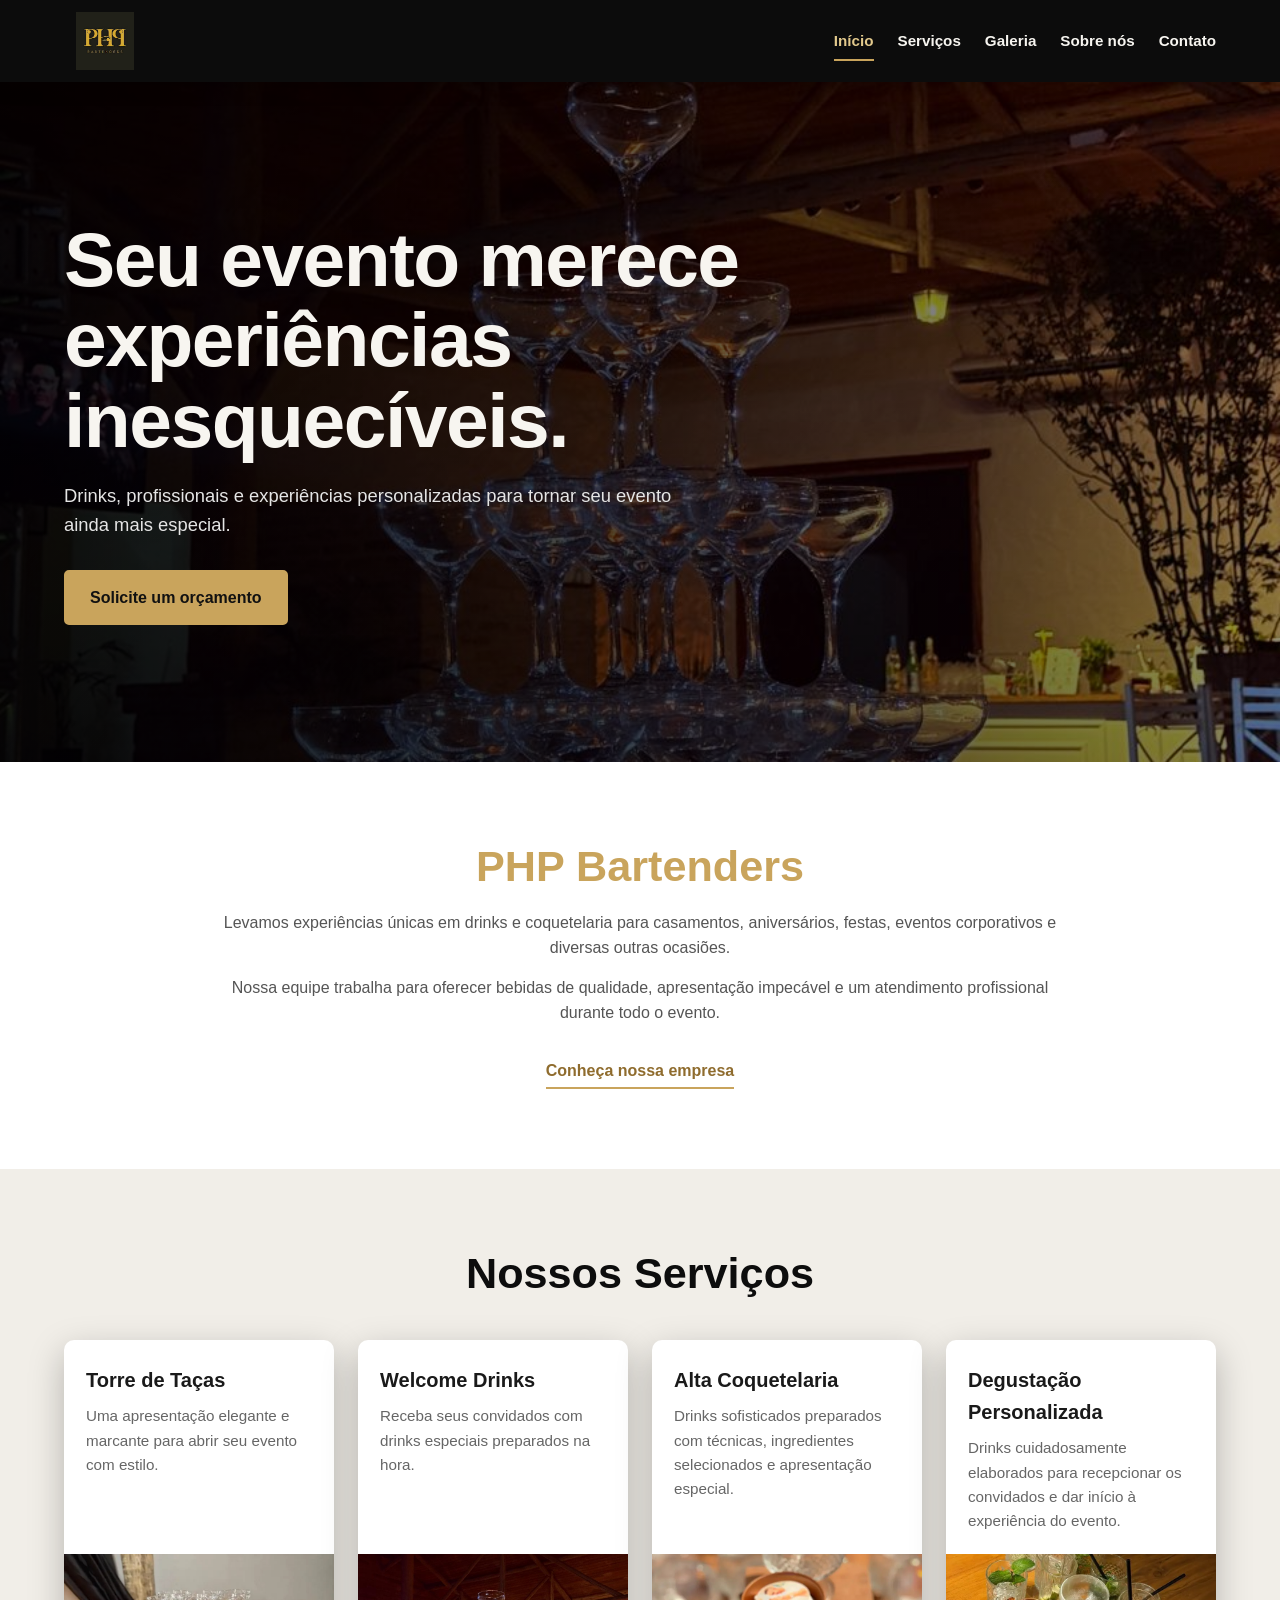
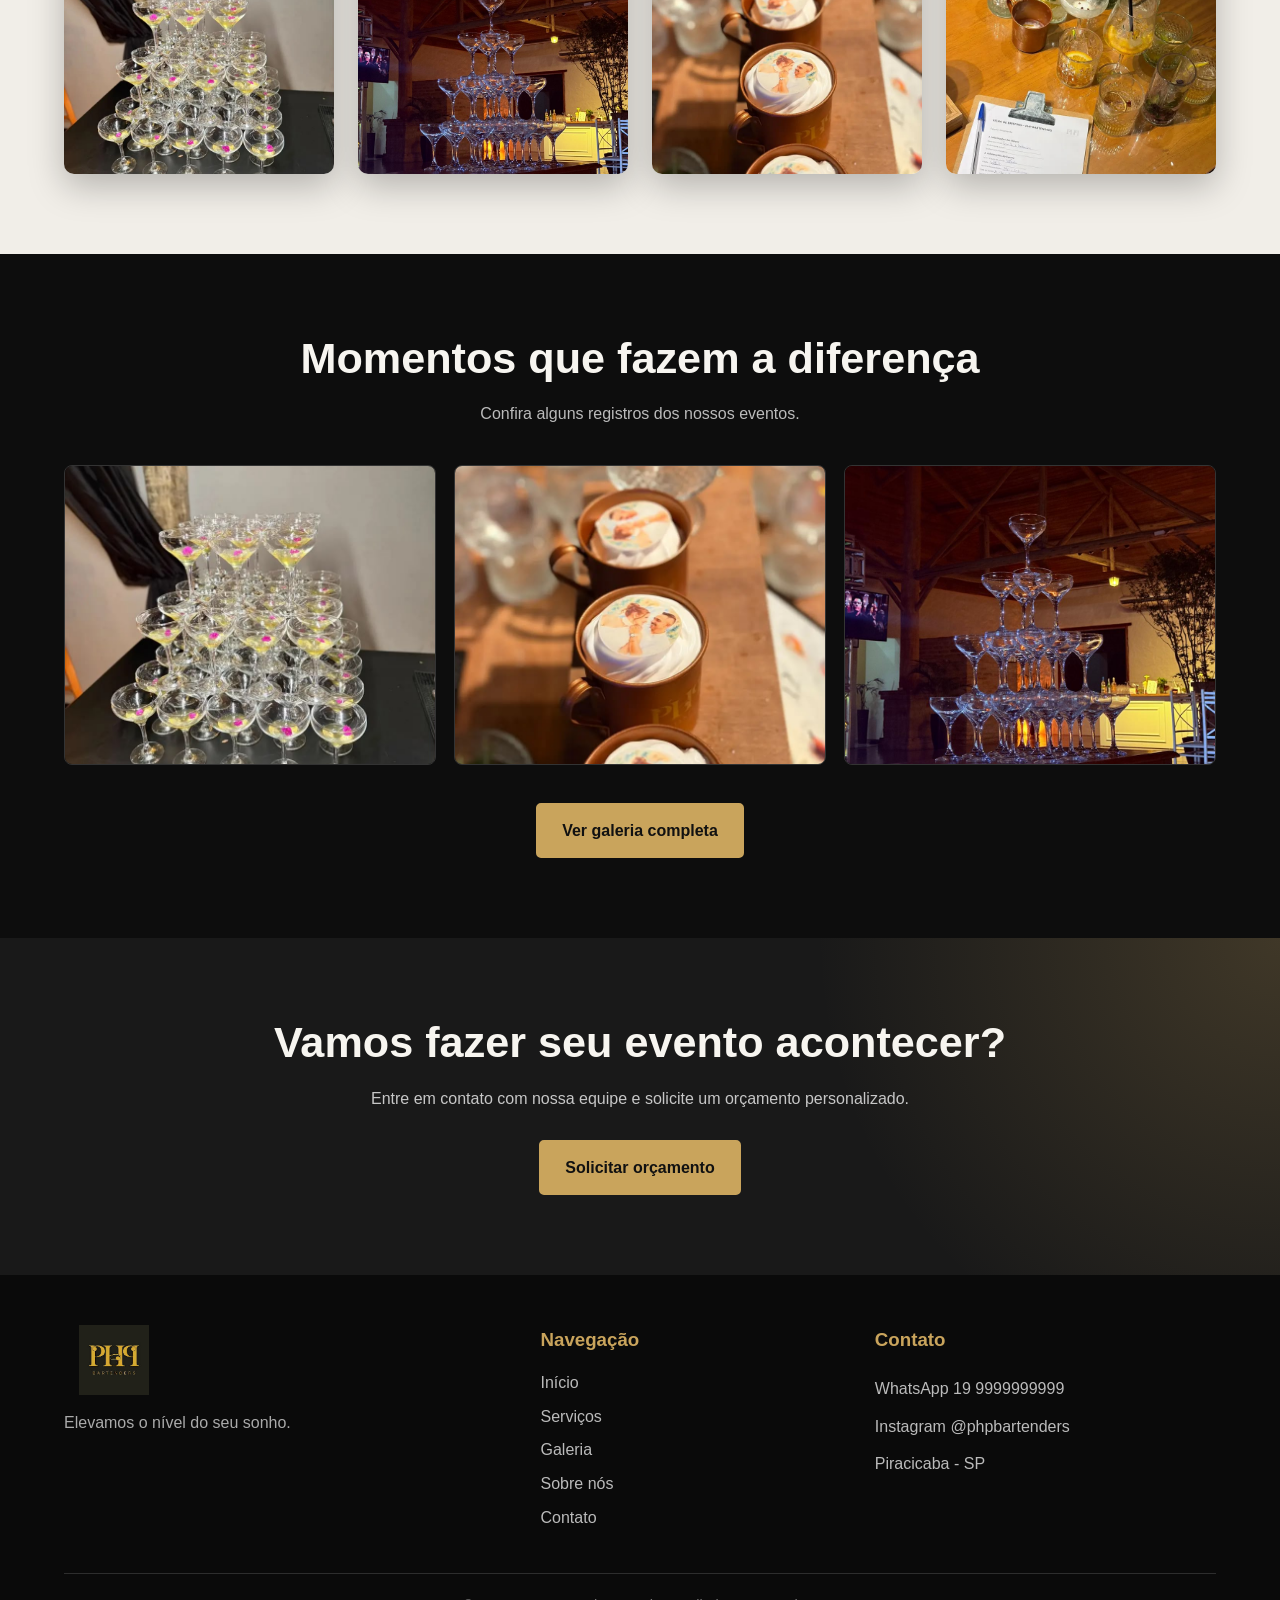
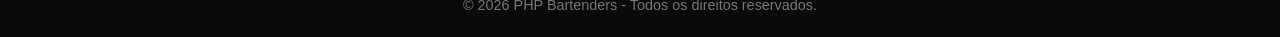
==== index.html @ 07cd4cd8 "Add files via upload" ====
<!doctype html>
<html lang="pt-BR">
  <head>
    <meta charset="UTF-8" />
    <meta name="viewport" content="width=device-width, initial-scale=1.0" />
    <title>PHP Bartenders</title>
    <link rel="stylesheet" href="../css/style.css" />
    <link rel="icon" href="../imagens/Logo PHP.jpg" type="image/png" />
  </head>

  <body>
    <header>
      <div class="logo">
        <img src="../imagens/Logo PHP.jpg" alt="Logo PHP Bartenders" />
      </div>
      <nav>
        <a href="index.html" class="ativo">Início</a>
        <a href="serviços.html">Serviços</a>
        <a href="galeria.html">Galeria</a>
        <a href="sobre.html">Sobre nós</a>
        <a href="contato.html">Contato</a>
      </nav>
    </header>
    <main>
      <!-- BANNER PRINCIPAL -->
      <section class="hero">
        <div class="hero-text">
          <h1>Seu evento merece experiências inesquecíveis.</h1>
          <p>
            Drinks, profissionais e experiências personalizadas para tornar seu
            evento ainda mais especial.
          </p>
          <a href="contato.html" class="botao">
            Solicite um orçamento
          </a>
        </div>
      </section>
      <!-- SOBRE A EMPRESA -->
      <section class="sobre">
        <h2>PHP Bartenders</h2>
        <p>
          Levamos experiências únicas em drinks e coquetelaria para casamentos,
          aniversários, festas, eventos corporativos e diversas outras ocasiões.
        </p>
        <p>
          Nossa equipe trabalha para oferecer bebidas de qualidade, apresentação
          impecável e um atendimento profissional durante todo o evento.
        </p>
        <a href="sobre.html">Conheça nossa empresa</a>
      </section>
      <!-- SERVIÇOS -->
      <section class="servicos">
        <h2>Nossos Serviços</h2>
        <div class="servicos-container">
          <div class="card-servico">
            <h3>Torre de Taças</h3>
            <p>
              Uma apresentação elegante e marcante para abrir seu evento com
              estilo.
            </p>
            <img src="../imagens/torre.jpeg" alt="Torre de Taças" />
          </div>
          <div class="card-servico">
            <h3>Welcome Drinks</h3>
            <p>
              Receba seus convidados com drinks especiais preparados na hora.
            </p>
            <img src="../imagens/welcome.jpeg" alt="Welcome Drinks" />
          </div>
          <div class="card-servico">
            <h3>Alta Coquetelaria</h3>
            <p>
              Drinks sofisticados preparados com técnicas, ingredientes
              selecionados e apresentação especial.
            </p>
            <img src="../imagens/alta.jpeg" alt="Alta Coquetelaria" />
          </div>
          <div class="card-servico">
            <h3>Degustação Personalizada</h3>
            <p>
              Drinks cuidadosamente elaborados para recepcionar os convidados e
              dar início à experiência do evento.
            </p>
            <img src="../imagens/degustação personalizaa.jpeg" alt="Shots" />
          </div>
        </div>
      </section>
      <!-- GALERIA -->
      <section class="galeria-destaque">
        <h2>Momentos que fazem a diferença</h2>
        <p>Confira alguns registros dos nossos eventos.</p>
        <div class="imagens-galeria">
          <img src="../imagens/torre.jpeg" alt="Torre de Taças iluminada em evento" />
          <img src="../imagens/alta.jpeg" alt="Alta coquetelaria e preparo de drinks" />
          <img src="../imagens/welcome.jpeg" alt="Welcome drinks para convidados" />
        </div>
        <a href="galeria.html" class="botao">
          Ver galeria completa
        </a>
      </section>
      <!-- ORÇAMENTO -->
      <section class="orcamento">
        <h2>Vamos fazer seu evento acontecer?</h2>
        <p>
          Entre em contato com nossa equipe e solicite um orçamento
          personalizado.
        </p>
        <a href="contato.html" class="botao">
          Solicitar orçamento
        </a>
      </section>
    </main>
    <footer>
      <div class="footer-container">
        <div class="footer-logo">
          <img src="../imagens/Logo PHP.jpg" alt="Logo PHP Bartenders" />
          <p>Elevamos o nível do seu sonho.</p>
        </div>
        <div class="footer-links">
          <h3>Navegação</h3>
          <a href="index.html">Início</a>
          <a href="serviços.html">Serviços</a>
          <a href="galeria.html">Galeria</a>
          <a href="sobre.html">Sobre nós</a>
          <a href="contato.html">Contato</a>
        </div>

        <div class="footer-contato">
          <h3>Contato</h3>

          <p>WhatsApp 19 9999999999</p>
          <p>Instagram @phpbartenders</p>
          <p>Piracicaba - SP</p>
        </div>
      </div>
      <div class="footer-bottom">
        <p>© 2026 PHP Bartenders - Todos os direitos reservados.</p>
      </div>
    </footer>
  </body>
</html>
---- css/style.css ----
/* =========================================================
   PHP BARTENDERS - ESTILO PRINCIPAL (REORGANIZADO)

   ÍNDICE
   1. Variáveis e base
   2. Componentes globais (títulos, botão, orçamento/CTA)
   3. Cabeçalho e menu
   4. Rodapé
   5. Página INÍCIO (index)
   6. Banner das páginas internas
   7. Página SOBRE NÓS
   8. Página SERVIÇOS
   9. Página GALERIA
   10. Página CONTATO (formulário, cards, FAQ)
   11. Responsividade (media queries)
   12. Acessibilidade
   ========================================================= */


/* =========================================================
   1. VARIÁVEIS E BASE
   ========================================================= */

:root {
    --preto: #0d0d0d;
    --preto-2: #151515;
    --cinza: #242424;
    --cinza-claro: #bdbdbd;
    --branco: #f7f5f0;
    --dourado: #c9a45c;
    --dourado-claro: #e2c98c;
    --max-width: 1200px;
    --sombra: 0 12px 35px rgba(0, 0, 0, 0.25);
    --transicao: 0.3s ease;
}

* {
    margin: 0;
    padding: 0;
    box-sizing: border-box;
}

html {
    scroll-behavior: smooth;
}

body {
    font-family: Arial, Helvetica, sans-serif;
    background: var(--branco);
    color: #222;
    line-height: 1.6;
}

/* Fica depois do body de propósito: define o fundo escuro atrás da página */
html, body {
    min-height: 100%;
    background-color: #0a0a0a;
}

main {
    overflow: hidden;
}


/* =========================================================
   2. COMPONENTES GLOBAIS
   ========================================================= */

/* Seções e títulos padrão */
section {
    padding: 80px 5%;
}

section h2 {
    color: var(--preto);
    font-size: clamp(1.8rem, 4vw, 2.7rem);
    line-height: 1.15;
    text-align: center;
    margin-bottom: 18px;
}

section > p {
    max-width: 760px;
    margin: 0 auto 14px;
    text-align: center;
    color: #555;
}

/* Botão dourado */
.botao {
    display: inline-block;
    padding: 13px 24px;
    border-radius: 5px;
    background: var(--dourado);
    color: #111;
    text-decoration: none;
    font-weight: 800;
    border: 2px solid var(--dourado);
    transition: transform var(--transicao), background var(--transicao),
                color var(--transicao), box-shadow var(--transicao);
}

.botao:hover,
.botao:focus {
    background: transparent;
    color: var(--dourado-claro);
    transform: translateY(-2px);
    box-shadow: 0 8px 20px rgba(0, 0, 0, 0.18);
}

/* Seção de orçamento / CTA (usada em várias páginas) */
.orcamento {
    background:
        radial-gradient(circle at top right, rgba(201, 164, 92, 0.22), transparent 35%),
        #191919;
    color: var(--branco);
    text-align: center;
}

.orcamento h2 {
    color: var(--branco);
}

.orcamento p {
    color: #c7c7c7;
    margin-bottom: 28px;
}


/* =========================================================
   3. CABEÇALHO E MENU
   ========================================================= */

header {
    min-height: 82px;
    padding: 12px 5%;
    background: rgba(13, 13, 13, 0.97);
    display: flex;
    align-items: center;
    justify-content: space-between;
    gap: 30px;
    position: sticky;
    top: 0;
    z-index: 1000;
    box-shadow: 0 3px 18px rgba(0, 0, 0, 0.25);
}

.logo img {
    width: 82px;
    height: 58px;
    object-fit: contain;
    border-radius: 8px;
    display: block;
}

nav {
    display: flex;
    align-items: center;
    justify-content: flex-end;
    flex-wrap: wrap;
    gap: 8px 24px;
}

nav a {
    color: var(--branco);
    text-decoration: none;
    font-size: 0.95rem;
    font-weight: 700;
    padding: 8px 0;
    position: relative;
    transition: color var(--transicao);
}

nav a::after {
    content: "";
    position: absolute;
    left: 0;
    bottom: 0;
    width: 0;
    height: 2px;
    background: var(--dourado);
    transition: width var(--transicao);
}

nav a:hover,
nav a:focus {
    color: var(--dourado-claro);
}

nav a:hover::after,
nav a:focus::after {
    width: 100%;
}

/* Link da página atual */
nav a.ativo {
    color: var(--dourado-claro);
}

nav a.ativo::after {
    width: 100%;
}


/* =========================================================
   4. RODAPÉ
   ========================================================= */

footer {
    background: #0a0a0a;
    color: white;
    padding: 50px 5% 20px;
}

.footer-container {
    width: min(var(--max-width), 100%);
    margin: 0 auto;
    display: grid;
    grid-template-columns: 1.5fr 1fr 1.2fr;
    gap: 50px;
}

.footer-logo,
.footer-links,
.footer-contato {
    display: flex;
    flex-direction: column;
}

.footer-logo {
    max-width: 300px;
}

.footer-logo img {
    width: 100px;
    height: 70px;
    object-fit: contain;
    margin-bottom: 15px;
    border-radius: 7px;
}

.footer-logo p {
    color: #aaa;
    line-height: 1.6;
}

.footer-links h3,
.footer-contato h3 {
    color: var(--dourado);
    margin-bottom: 15px;
}

.footer-links a {
    color: #bbb;
    text-decoration: none;
    margin-bottom: 8px;
    transition: color var(--transicao), padding-left var(--transicao);
}

.footer-links a:hover {
    color: var(--dourado-claro);
    padding-left: 4px;
}

.footer-contato p {
    color: #bbb;
    margin: 6px 0;
}

.footer-bottom {
    width: min(var(--max-width), 100%);
    margin: 35px auto 0;
    border-top: 1px solid #2d2d2d;
    padding-top: 20px;
    text-align: center;
    color: #777;
    font-size: 0.9rem;
}


/* =========================================================
   5. PÁGINA INÍCIO (index.html)
   ========================================================= */

/* ---------- Banner principal ---------- */
.hero {
    min-height: 680px;
    padding: 100px 5%;
    display: flex;
    align-items: center;
    position: relative;
    isolation: isolate;
    background:
        linear-gradient(90deg, rgba(0, 0, 0, 0.88) 0%, rgba(0, 0, 0, 0.62) 48%, rgba(0, 0, 0, 0.28) 100%),
        url("../imagens/welcome.jpeg") center/cover no-repeat;
}

.hero::after {
    content: "";
    position: absolute;
    inset: 0;
    background: linear-gradient(0deg, rgba(0,0,0,.25), transparent);
    z-index: -1;
}

.hero-text {
    width: min(680px, 100%);
    color: var(--branco);
}

.hero-text h1 {
    max-width: 680px;
    margin-bottom: 20px;
    font-size: clamp(2.5rem, 6vw, 4.8rem);
    line-height: 1.05;
    letter-spacing: -1.5px;
}

.hero-text p {
    max-width: 620px;
    margin-bottom: 30px;
    color: #e5e5e5;
    font-size: 1.15rem;
}

.hero .botao:hover {
    color: #ebe083e8;
}

/* ---------- Sobre a empresa ---------- */
.sobre {
    background: #fff;
    text-align: center;
}

.sobre h2 {
    color: var(--dourado);
}

.sobre p {
    max-width: 850px;
}

.sobre > a:not(.botao) {
    display: inline-block;
    margin-top: 18px;
    color: #8f6c2e;
    font-weight: 800;
    text-decoration: none;
    border-bottom: 2px solid var(--dourado);
    padding-bottom: 3px;
    transition: color var(--transicao);
}

.sobre > a:not(.botao):hover {
    color: #4e3918;
}

/* ---------- Serviços (cards) ---------- */
.servicos {
    background: #f1eee8;
}

.servicos-container {
    width: min(var(--max-width), 100%);
    margin: 42px auto 0;
    display: grid;
    grid-template-columns: repeat(4, 1fr);
    gap: 24px;
}

.card-servico {
    background: #fff;
    border-radius: 10px;
    overflow: hidden;
    box-shadow: var(--sombra);
    display: flex;
    flex-direction: column;
    justify-content: space-between; /* força a imagem para o rodapé do card */
    transition: transform var(--transicao), box-shadow var(--transicao);
}

.card-servico:hover {
    transform: translateY(-8px);
    box-shadow: 0 18px 40px rgba(0, 0, 0, 0.2);
}

.card-servico h3 {
    padding: 24px 22px 8px;
    color: #1a1a1a;
    font-size: 1.25rem;
}

.card-servico p {
    padding: 0 22px 20px;
    color: #666;
    font-size: 0.95rem;
    flex: 1;
}

.card-servico img {
    width: 100%;
    height: 220px;
    object-fit: cover;
    display: block;
    transition: transform 0.5s ease;
}

.card-servico:hover img {
    transform: scale(1.04);
}

/* ---------- Galeria em destaque ---------- */
.galeria-destaque {
    background: var(--preto);
    color: var(--branco);
    text-align: center;
}

.galeria-destaque h2 {
    color: var(--branco);
}

.galeria-destaque > p {
    color: #bbb;
}

.imagens-galeria {
    width: min(var(--max-width), 100%);
    margin: 38px auto;
    display: grid;
    grid-template-columns: repeat(3, 1fr);
    gap: 18px;
}

.imagens-galeria img {
    width: 100%;
    height: 300px;
    object-fit: cover;
    border-radius: 8px;
    border: 1px solid #333;
    display: block;
    transition: transform var(--transicao), filter var(--transicao);
}

.imagens-galeria img:hover {
    transform: scale(1.025);
    filter: brightness(1.1);
}


/* =========================================================
   6. BANNER DAS PÁGINAS INTERNAS
   (Sobre, Serviços, Galeria, Contato)
   ========================================================= */

.hero-interna {
    min-height: 380px;
    padding: 90px 5% 70px;
    display: flex;
    align-items: center;
    justify-content: center;
    text-align: center;
    position: relative;
    background:
        linear-gradient(180deg, rgba(13, 13, 13, 0.92) 0%, rgba(21, 21, 21, 0.85) 100%),
        url("../imagens/welcome.jpeg") center/cover no-repeat;
    border-bottom: 2px solid rgba(201, 164, 92, 0.35);
}

.hero-interna-conteudo {
    width: min(850px, 100%);
    color: var(--branco);
}

.hero-interna-conteudo .tag-topo {
    display: inline-block;
    color: var(--dourado);
    text-transform: uppercase;
    font-size: 0.85rem;
    font-weight: 800;
    letter-spacing: 2px;
    margin-bottom: 12px;
    padding: 4px 14px;
    background: rgba(201, 164, 92, 0.12);
    border: 1px solid rgba(201, 164, 92, 0.3);
    border-radius: 20px;
}

.hero-interna-conteudo h1 {
    font-size: clamp(2.2rem, 5vw, 3.8rem);
    line-height: 1.15;
    margin-bottom: 16px;
    color: var(--branco);
}

.hero-interna-conteudo h1 span {
    color: var(--dourado);
}

.hero-interna-conteudo p {
    font-size: 1.1rem;
    color: #d8d8d8;
    max-width: 680px;
    margin: 0 auto;
}


/* =========================================================
   7. PÁGINA SOBRE NÓS (sobre.html)
   ========================================================= */

/* ---------- História ---------- */
.sobre-historia {
    background: #ffffff;
    padding: 80px 5%;
}

.sobre-historia-grid {
    width: min(var(--max-width), 100%);
    margin: 40px auto 0;
    display: grid;
    grid-template-columns: 1.1fr 0.9fr;
    gap: 50px;
    align-items: center;
}

.sobre-historia-texto h3 {
    font-size: 1.8rem;
    color: var(--preto);
    margin-bottom: 18px;
    line-height: 1.3;
}

.sobre-historia-texto p {
    color: #4a4a4a;
    font-size: 1.05rem;
    line-height: 1.75;
    margin-bottom: 16px;
    text-align: left;
}

.sobre-historia-img {
    position: relative;
}

.sobre-historia-img img {
    width: 100%;
    height: 420px;
    object-fit: cover;
    border-radius: 12px;
    box-shadow: var(--sombra);
    border: 2px solid var(--dourado);
}

.badge-experiencia {
    position: absolute;
    bottom: -20px;
    left: -20px;
    background: var(--preto);
    color: var(--dourado);
    border: 2px solid var(--dourado);
    padding: 16px 24px;
    border-radius: 10px;
    box-shadow: var(--sombra);
}

.badge-experiencia strong {
    display: block;
    font-size: 1.8rem;
    line-height: 1;
    color: var(--branco);
}

.badge-experiencia span {
    font-size: 0.85rem;
    color: var(--dourado-claro);
    text-transform: uppercase;
    letter-spacing: 1px;
}

/* ---------- Números / Stats ---------- */
.stats-secao {
    background: var(--preto-2);
    color: var(--branco);
    padding: 70px 5%;
    border-top: 1px solid #222;
    border-bottom: 1px solid #222;
}

.stats-grid {
    width: min(var(--max-width), 100%);
    margin: 0 auto;
    display: grid;
    grid-template-columns: repeat(4, 1fr);
    gap: 30px;
    text-align: center;
}

.stat-item h3 {
    font-size: clamp(2.4rem, 4vw, 3.4rem);
    color: var(--dourado);
    margin-bottom: 8px;
    font-weight: 800;
}

.stat-item p {
    color: #ccc;
    font-size: 1rem;
    margin: 0;
    text-transform: uppercase;
    letter-spacing: 1px;
}

/* ---------- Pilares / Valores ---------- */
.pilares-secao {
    background: #f4f1ea;
    padding: 80px 5%;
    text-align: center;
}

.pilares-grid {
    width: min(var(--max-width), 100%);
    margin: 45px auto 0;
    display: grid;
    grid-template-columns: repeat(4, 1fr);
    gap: 24px;
}

.card-pilar {
    background: #ffffff;
    padding: 36px 24px;
    border-radius: 10px;
    box-shadow: 0 6px 20px rgba(0, 0, 0, 0.07);
    border-top: 4px solid var(--dourado);
    transition: transform var(--transicao), box-shadow var(--transicao);
    text-align: left;
}

.card-pilar:hover {
    transform: translateY(-6px);
    box-shadow: var(--sombra);
}

.card-pilar .icone-pilar {
    font-size: 2.2rem;
    margin-bottom: 16px;
    display: inline-block;
}

.card-pilar h4 {
    color: var(--preto);
    font-size: 1.25rem;
    margin-bottom: 12px;
}

.card-pilar p {
    color: #666;
    font-size: 0.95rem;
    line-height: 1.6;
    margin: 0;
}


/* =========================================================
   8. PÁGINA SERVIÇOS (serviços.html)
   ========================================================= */

/* ---------- Serviços em detalhe ---------- */
.servicos-detalhes-secao {
    background: #ffffff;
    padding: 80px 5%;
}

.servico-completo-card {
    width: min(var(--max-width), 100%);
    margin: 0 auto 50px;
    display: grid;
    grid-template-columns: 1fr 1fr;
    gap: 40px;
    background: #fdfcf9;
    border-radius: 12px;
    overflow: hidden;
    box-shadow: 0 8px 30px rgba(0, 0, 0, 0.08);
    border: 1px solid #e8e3d8;
    align-items: center;
    transition: transform var(--transicao);
}

.servico-completo-card:hover {
    transform: translateY(-4px);
}

/* Card com imagem e texto invertidos */
.servico-completo-card.invertido {
    grid-template-columns: 1fr 1fr;
}

.servico-completo-card.invertido .servico-img-box {
    order: 2;
}

.servico-completo-card.invertido .servico-info-box {
    order: 1;
}

.servico-img-box {
    height: 100%;
}

.servico-img-box img {
    width: 100%;
    height: 100%;
    min-height: 380px;
    max-height: 440px;
    object-fit: cover;
    display: block;
}

.servico-info-box {
    padding: 40px;
}

.servico-badge {
    display: inline-block;
    font-size: 0.8rem;
    font-weight: 800;
    text-transform: uppercase;
    letter-spacing: 1.5px;
    color: var(--dourado);
    background: rgba(201, 164, 92, 0.15);
    padding: 4px 12px;
    border-radius: 20px;
    margin-bottom: 12px;
}

.servico-info-box h3 {
    font-size: 1.9rem;
    color: var(--preto);
    margin-bottom: 14px;
}

.servico-info-box p {
    color: #555;
    font-size: 1rem;
    line-height: 1.7;
    margin-bottom: 20px;
    text-align: left;
}

.servico-lista-itens {
    list-style: none;
    margin-bottom: 26px;
    padding: 0;
}

.servico-lista-itens li {
    position: relative;
    padding-left: 26px;
    color: #444;
    font-size: 0.95rem;
    margin-bottom: 10px;
    line-height: 1.5;
}

.servico-lista-itens li::before {
    content: "✓";
    position: absolute;
    left: 0;
    color: var(--dourado);
    font-weight: bold;
    font-size: 1.1rem;
}

/* ---------- O que está incluso ---------- */
.incluso-secao {
    background: var(--preto);
    color: var(--branco);
    padding: 80px 5%;
    text-align: center;
}

.incluso-secao h2 {
    color: var(--branco);
}

.incluso-grid {
    width: min(var(--max-width), 100%);
    margin: 45px auto 0;
    display: grid;
    grid-template-columns: repeat(4, 1fr);
    gap: 25px;
}

.incluso-card {
    background: #181818;
    border: 1px solid #2d2d2d;
    padding: 32px 20px;
    border-radius: 10px;
    transition: transform var(--transicao), border-color var(--transicao);
    text-align: center;
}

.incluso-card:hover {
    transform: translateY(-5px);
    border-color: var(--dourado);
}

.incluso-icone {
    font-size: 2.2rem;
    margin-bottom: 15px;
    display: inline-block;
}

.incluso-card h4 {
    color: var(--dourado);
    font-size: 1.2rem;
    margin-bottom: 10px;
}

.incluso-card p {
    color: #aaa;
    font-size: 0.9rem;
    line-height: 1.5;
    margin: 0;
}

/* ---------- Como funciona a contratação ---------- */
.etapas-secao {
    background: #f4f1ea;
    padding: 80px 5%;
    text-align: center;
}

.etapas-grid {
    width: min(var(--max-width), 100%);
    margin: 45px auto 0;
    display: grid;
    grid-template-columns: repeat(4, 1fr);
    gap: 25px;
}

.etapa-card {
    background: #ffffff;
    padding: 35px 22px;
    border-radius: 10px;
    box-shadow: 0 5px 20px rgba(0, 0, 0, 0.06);
    position: relative;
    text-align: center;
}

.etapa-numero {
    width: 46px;
    height: 46px;
    background: var(--dourado);
    color: #111;
    font-weight: 800;
    font-size: 1.2rem;
    border-radius: 50%;
    display: flex;
    align-items: center;
    justify-content: center;
    margin: 0 auto 18px;
}

.etapa-card h4 {
    color: var(--preto);
    font-size: 1.2rem;
    margin-bottom: 10px;
}

.etapa-card p {
    color: #666;
    font-size: 0.9rem;
    line-height: 1.5;
    margin: 0;
}


/* =========================================================
   9. PÁGINA GALERIA (galeria.html)
   ========================================================= */

.galeria-secao {
    background: var(--preto);
    color: var(--branco);
    padding: 70px 5% 90px;
    text-align: center;
}

.galeria-secao h2 {
    color: var(--branco);
}

/* ---------- Filtros (CSS puro, com input radio) ---------- */
.filtros-galeria {
    display: flex;
    justify-content: center;
    flex-wrap: wrap;
    gap: 12px;
    margin: 30px auto 45px;
    max-width: 700px;
}

.radio-filtro {
    display: none;
}

.btn-filtro {
    display: inline-block;
    background: transparent;
    border: 1px solid #444;
    color: #ccc;
    padding: 10px 22px;
    border-radius: 30px;
    font-size: 0.95rem;
    font-weight: 700;
    cursor: pointer;
    user-select: none;
    transition: all var(--transicao);
}

.btn-filtro:hover {
    background: var(--dourado);
    color: #111;
    border-color: var(--dourado);
}

/* Estado ativo dos filtros via CSS puro */
#filtro-todos:checked ~ .filtros-galeria label[for="filtro-todos"],
#filtro-torre:checked ~ .filtros-galeria label[for="filtro-torre"],
#filtro-welcome:checked ~ .filtros-galeria label[for="filtro-welcome"],
#filtro-alta:checked ~ .filtros-galeria label[for="filtro-alta"],
#filtro-degustacao:checked ~ .filtros-galeria label[for="filtro-degustacao"] {
    background: var(--dourado);
    color: #111;
    border-color: var(--dourado);
}

/* Ocultação condicional dos itens via CSS puro */
#filtro-torre:checked ~ .grid-galeria-completa .item-galeria:not([data-categoria="torre"]),
#filtro-welcome:checked ~ .grid-galeria-completa .item-galeria:not([data-categoria="welcome"]),
#filtro-alta:checked ~ .grid-galeria-completa .item-galeria:not([data-categoria="alta"]),
#filtro-degustacao:checked ~ .grid-galeria-completa .item-galeria:not([data-categoria="degustacao"]) {
    display: none;
}

/* ---------- Grade de imagens ---------- */
.grid-galeria-completa {
    width: min(var(--max-width), 100%);
    margin: 0 auto;
    display: grid;
    grid-template-columns: repeat(3, 1fr);
    gap: 22px;
}

.item-galeria {
    position: relative;
    border-radius: 10px;
    overflow: hidden;
    height: 320px;
    box-shadow: 0 10px 25px rgba(0, 0, 0, 0.4);
    border: 1px solid #2a2a2a;
    background: #181818;
}

.item-galeria img {
    width: 100%;
    height: 100%;
    object-fit: cover;
    display: block;
    transition: transform 0.5s ease;
}

.item-galeria:hover img {
    transform: scale(1.08);
}

.item-galeria-overlay {
    position: absolute;
    inset: 0;
    background: linear-gradient(180deg, transparent 40%, rgba(0, 0, 0, 0.9) 100%);
    display: flex;
    flex-direction: column;
    justify-content: flex-end;
    padding: 24px;
    text-align: left;
    opacity: 0.95;
    transition: opacity var(--transicao);
}

.item-galeria-overlay .tag {
    color: var(--dourado);
    font-size: 0.8rem;
    font-weight: 800;
    text-transform: uppercase;
    letter-spacing: 1px;
    margin-bottom: 4px;
}

.item-galeria-overlay h4 {
    color: var(--branco);
    font-size: 1.2rem;
    margin: 0;
}

/* ---------- Depoimentos ---------- */
.depoimentos-secao {
    background: #fdfcf9;
    padding: 80px 5%;
    text-align: center;
}

.depoimentos-grid {
    width: min(var(--max-width), 100%);
    margin: 45px auto 0;
    display: grid;
    grid-template-columns: repeat(3, 1fr);
    gap: 25px;
}

.card-depoimento {
    background: #ffffff;
    padding: 35px 25px;
    border-radius: 10px;
    box-shadow: 0 6px 22px rgba(0, 0, 0, 0.06);
    border: 1px solid #ece7db;
    text-align: left;
    display: flex;
    flex-direction: column;
    justify-content: space-between;
}

.card-depoimento .estrelas {
    color: var(--dourado);
    font-size: 1.2rem;
    margin-bottom: 14px;
}

.card-depoimento p {
    color: #555;
    font-style: italic;
    font-size: 0.95rem;
    line-height: 1.65;
    margin-bottom: 20px;
    text-align: left;
}

.card-depoimento .autor {
    font-weight: 800;
    color: var(--preto);
    font-size: 1rem;
}

.card-depoimento .evento-tipo {
    color: #888;
    font-size: 0.85rem;
}


/* =========================================================
   10. PÁGINA CONTATO (contato.html)
   ========================================================= */

.contato-secao {
    background: #ffffff;
    padding: 80px 5%;
}

.contato-wrapper {
    width: min(var(--max-width), 100%);
    margin: 45px auto 0;
    display: grid;
    grid-template-columns: 1.3fr 0.9fr;
    gap: 45px;
    align-items: start;
}

/* ---------- Formulário ---------- */
.contato-form-container {
    background: #fbf9f4;
    padding: 40px;
    border-radius: 12px;
    border: 1px solid #e7e2d6;
    box-shadow: 0 10px 30px rgba(0, 0, 0, 0.05);
}

.contato-form-container h3 {
    font-size: 1.6rem;
    color: var(--preto);
    margin-bottom: 10px;
}

.contato-form-container p {
    color: #666;
    font-size: 0.95rem;
    margin-bottom: 25px;
    text-align: left;
}

.alerta-sucesso {
    display: none;
    background: #eafaf1;
    color: #1e7e34;
    border: 1.5px solid #28a745;
    padding: 16px 20px;
    border-radius: 8px;
    margin-bottom: 22px;
    font-weight: 600;
    font-size: 0.95rem;
    text-align: center;
    box-shadow: 0 4px 12px rgba(40, 167, 69, 0.15);
}

#sucesso:target {
    display: block;
}

.form-linha {
    display: grid;
    grid-template-columns: 1fr 1fr;
    gap: 18px;
    margin-bottom: 18px;
}

.form-grupo {
    margin-bottom: 18px;
}

.form-grupo label {
    display: block;
    font-size: 0.9rem;
    font-weight: 700;
    color: #333;
    margin-bottom: 7px;
}

.form-grupo input,
.form-grupo select,
.form-grupo textarea {
    width: 100%;
    padding: 13px 15px;
    font-family: inherit;
    font-size: 0.95rem;
    border: 1.5px solid #d5cebf;
    border-radius: 6px;
    background: #ffffff;
    color: #222;
    transition: border-color var(--transicao), box-shadow var(--transicao);
}

.form-grupo input:focus,
.form-grupo select:focus,
.form-grupo textarea:focus {
    outline: none;
    border-color: var(--dourado);
    box-shadow: 0 0 0 3px rgba(201, 164, 92, 0.25);
}

.btn-enviar {
    width: 100%;
    padding: 15px;
    background: var(--dourado);
    color: #111;
    font-size: 1.05rem;
    font-weight: 800;
    border: 2px solid var(--dourado);
    border-radius: 6px;
    cursor: pointer;
    transition: all var(--transicao);
    margin-top: 10px;
}

.btn-enviar:hover {
    background: #111;
    color: var(--dourado-claro);
    border-color: #111;
}

/* ---------- Cards de informação rápida ---------- */
.contato-info-container {
    display: flex;
    flex-direction: column;
    gap: 20px;
}

.card-info-rapido {
    background: #ffffff;
    padding: 24px;
    border-radius: 10px;
    border: 1px solid #e7e2d6;
    box-shadow: 0 5px 15px rgba(0, 0, 0, 0.04);
    display: flex;
    align-items: center;
    gap: 18px;
    text-decoration: none;
    color: inherit;
    transition: transform var(--transicao), border-color var(--transicao), box-shadow var(--transicao);
}

.card-info-rapido:hover {
    transform: translateY(-3px);
    border-color: var(--dourado);
    box-shadow: 0 8px 24px rgba(0, 0, 0, 0.08);
}

.card-info-rapido .icone {
    width: 52px;
    height: 52px;
    background: rgba(201, 164, 92, 0.15);
    border-radius: 50%;
    display: flex;
    align-items: center;
    justify-content: center;
    font-size: 1.4rem;
    flex-shrink: 0;
}

.card-info-rapido h4 {
    font-size: 1.05rem;
    color: var(--preto);
    margin-bottom: 4px;
}

.card-info-rapido p {
    color: #666;
    font-size: 0.9rem;
    margin: 0;
}

/* Card destaque do WhatsApp (precisa ficar depois do card-info-rapido) */
.card-destaque-whatsapp {
    background: linear-gradient(135deg, #131313 0%, #1f1f1f 100%);
    border: 1px solid var(--dourado);
    color: var(--branco);
}

.card-destaque-whatsapp h4 {
    color: var(--dourado-claro);
}

.card-destaque-whatsapp p {
    color: #ddd;
}

.card-destaque-whatsapp .icone {
    background: #25d366;
    color: #fff;
}

/* ---------- FAQ ---------- */
.faq-secao {
    background: #f4f1ea;
    padding: 80px 5%;
}

.faq-container {
    width: min(850px, 100%);
    margin: 40px auto 0;
    display: flex;
    flex-direction: column;
    gap: 16px;
}

.faq-item {
    background: #ffffff;
    border-radius: 8px;
    border: 1px solid #ded8cb;
    overflow: hidden;
    box-shadow: 0 4px 12px rgba(0, 0, 0, 0.04);
}

.faq-item summary {
    padding: 20px 24px;
    font-weight: 700;
    font-size: 1.05rem;
    color: var(--preto);
    cursor: pointer;
    list-style: none;
    position: relative;
    user-select: none;
    transition: color var(--transicao);
}

.faq-item summary::-webkit-details-marker {
    display: none;
}

.faq-item summary::after {
    content: "+";
    position: absolute;
    right: 24px;
    top: 50%;
    transform: translateY(-50%);
    font-size: 1.5rem;
    color: var(--dourado);
    font-weight: bold;
    transition: transform var(--transicao);
}

.faq-item[open] summary::after {
    transform: translateY(-50%) rotate(45deg);
}

.faq-item[open] summary {
    color: #8f6c2e;
    border-bottom: 1px solid #f0ecdf;
}

.faq-item p {
    padding: 20px 24px;
    color: #555;
    font-size: 0.95rem;
    line-height: 1.65;
    margin: 0;
    text-align: left;
}


/* =========================================================
   11. RESPONSIVIDADE (MEDIA QUERIES)
   Ficam no final de propósito, para sobrescrever os estilos
   normais. A ordem importa: 1000px -> 760px -> 420px.
   ========================================================= */

/* ---------- Tablet (até 1000px) ---------- */
@media (max-width: 1000px) {
    /* Início */
    .servicos-container {
        grid-template-columns: repeat(2, 1fr);
    }

    .hero {
        min-height: 600px;
    }

    /* Sobre, Serviços, Galeria, Contato */
    .sobre-historia-grid,
    .contato-wrapper {
        grid-template-columns: 1fr;
    }

    .pilares-grid,
    .incluso-grid,
    .etapas-grid,
    .stats-grid {
        grid-template-columns: repeat(2, 1fr);
    }

    .servico-completo-card,
    .servico-completo-card.invertido {
        grid-template-columns: 1fr;
    }

    .servico-completo-card.invertido .servico-img-box {
        order: 1;
    }

    .servico-completo-card.invertido .servico-info-box {
        order: 2;
    }

    .servico-img-box img {
        min-height: 260px;
        max-height: 300px;
    }

    .grid-galeria-completa,
    .depoimentos-grid {
        grid-template-columns: repeat(2, 1fr);
    }
}

/* ---------- Celular (até 760px) ---------- */
@media (max-width: 760px) {
    /* Geral */
    header {
        padding: 12px 20px;
        flex-direction: column;
        justify-content: center;
        gap: 8px;
    }

    nav {
        justify-content: center;
        gap: 4px 15px;
    }

    nav a {
        font-size: 0.85rem;
    }

    section {
        padding: 60px 20px;
    }

    .footer-container {
        grid-template-columns: 1fr;
        gap: 30px;
    }

    /* Início */
    .hero {
        min-height: 580px;
        padding: 80px 20px;
        background-position: center;
    }

    .hero-text h1 {
        font-size: clamp(2.3rem, 11vw, 3.8rem);
    }

    .hero-text p {
        font-size: 1rem;
    }

    .servicos-container {
        grid-template-columns: 1fr;
        max-width: 520px;
    }

    .imagens-galeria {
        grid-template-columns: 1fr;
        max-width: 520px;
    }

    .imagens-galeria img {
        height: 280px;
    }

    /* Páginas internas */
    .hero-interna {
        min-height: 320px;
        padding: 70px 20px 50px;
    }

    .badge-experiencia {
        position: static;
        margin-top: 15px;
    }

    .pilares-grid,
    .incluso-grid,
    .etapas-grid,
    .grid-galeria-completa,
    .depoimentos-grid,
    .stats-grid {
        grid-template-columns: 1fr;
    }

    .form-linha {
        grid-template-columns: 1fr;
        gap: 0;
    }

    .contato-form-container {
        padding: 25px 18px;
    }

    .servico-info-box {
        padding: 25px 20px;
    }
}

/* ---------- Celular pequeno (até 420px) ---------- */
@media (max-width: 420px) {
    .logo img {
        width: 72px;
        height: 50px;
    }

    nav {
        gap: 3px 10px;
    }

    nav a {
        font-size: 0.78rem;
    }

    .hero {
        min-height: 520px;
    }

    .botao {
        padding: 11px 18px;
        font-size: 0.9rem;
    }

    .card-servico img {
        height: 210px;
    }
}


/* =========================================================
   12. ACESSIBILIDADE
   ========================================================= */

/* Reduz animações quando o sistema do usuário pede */
@media (prefers-reduced-motion: reduce) {
    html {
        scroll-behavior: auto;
    }

    *,
    *::before,
    *::after {
        transition-duration: 0.01ms !important;
        animation-duration: 0.01ms !important;
    }
}
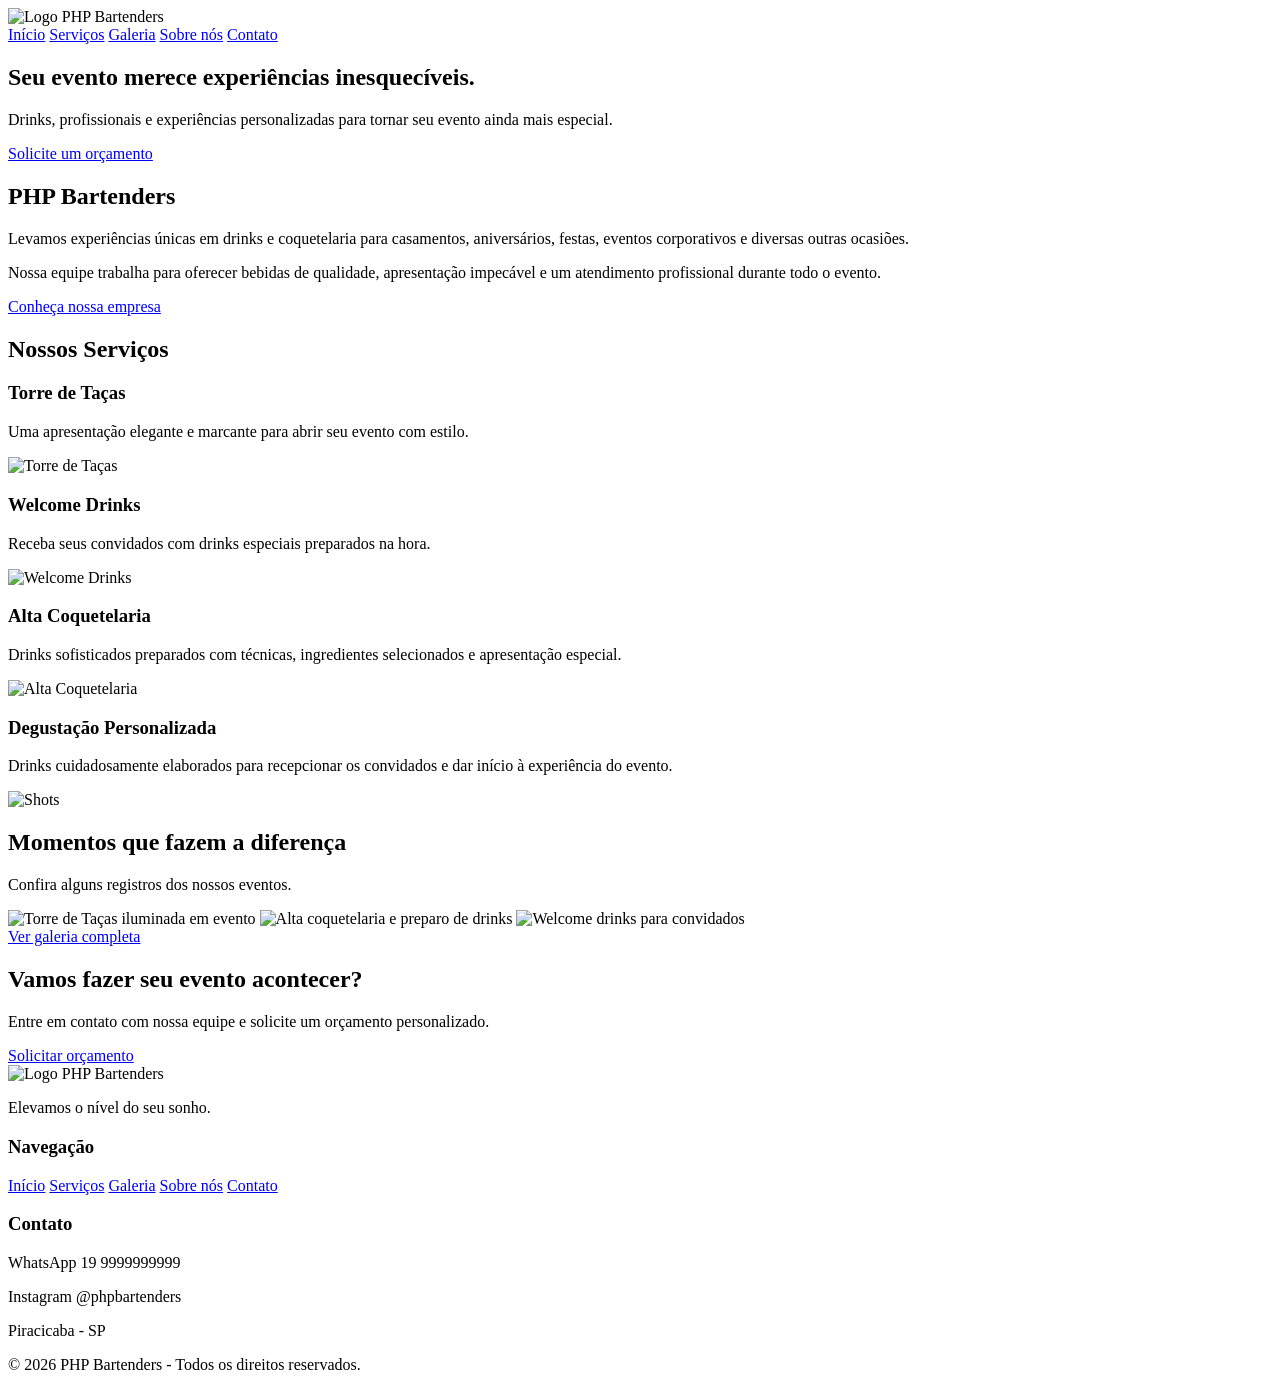
==== commit 70a2eeed: "Add files via upload" ====
(no text change in the page or its own stylesheets)
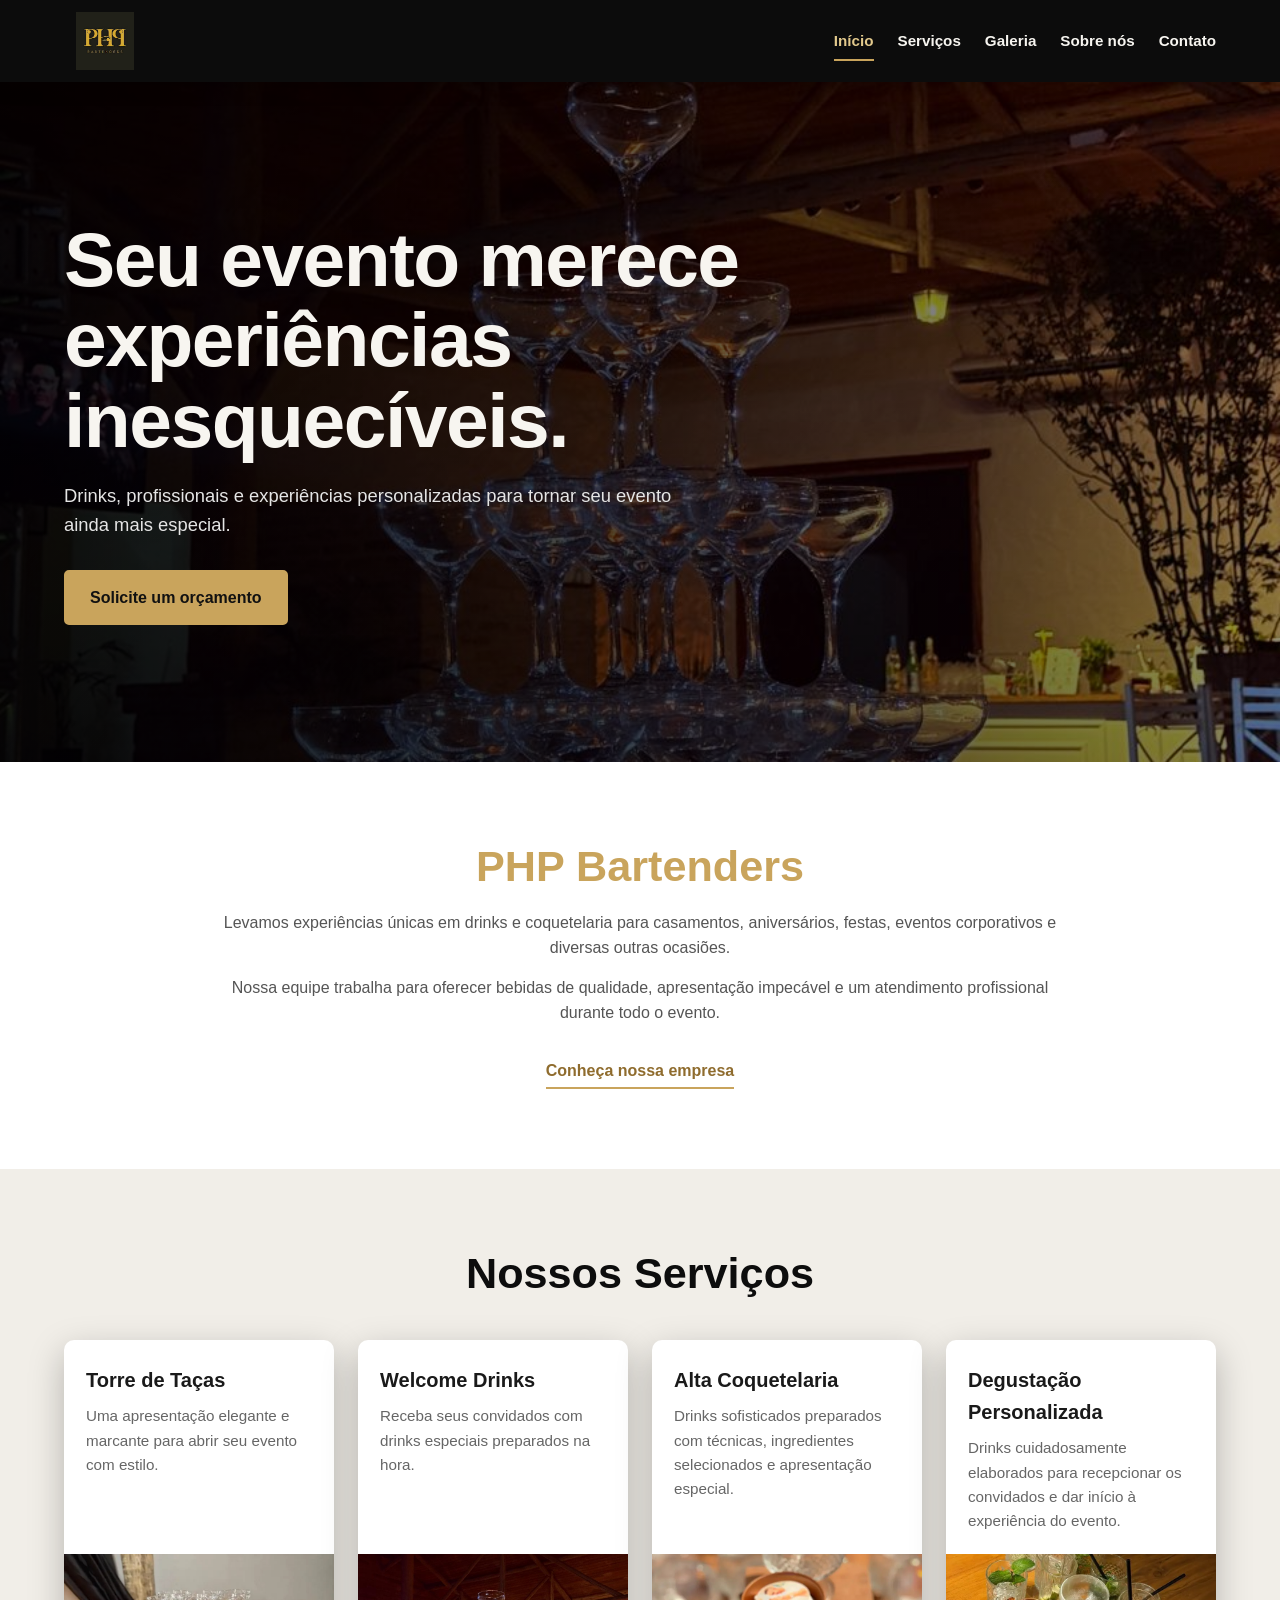
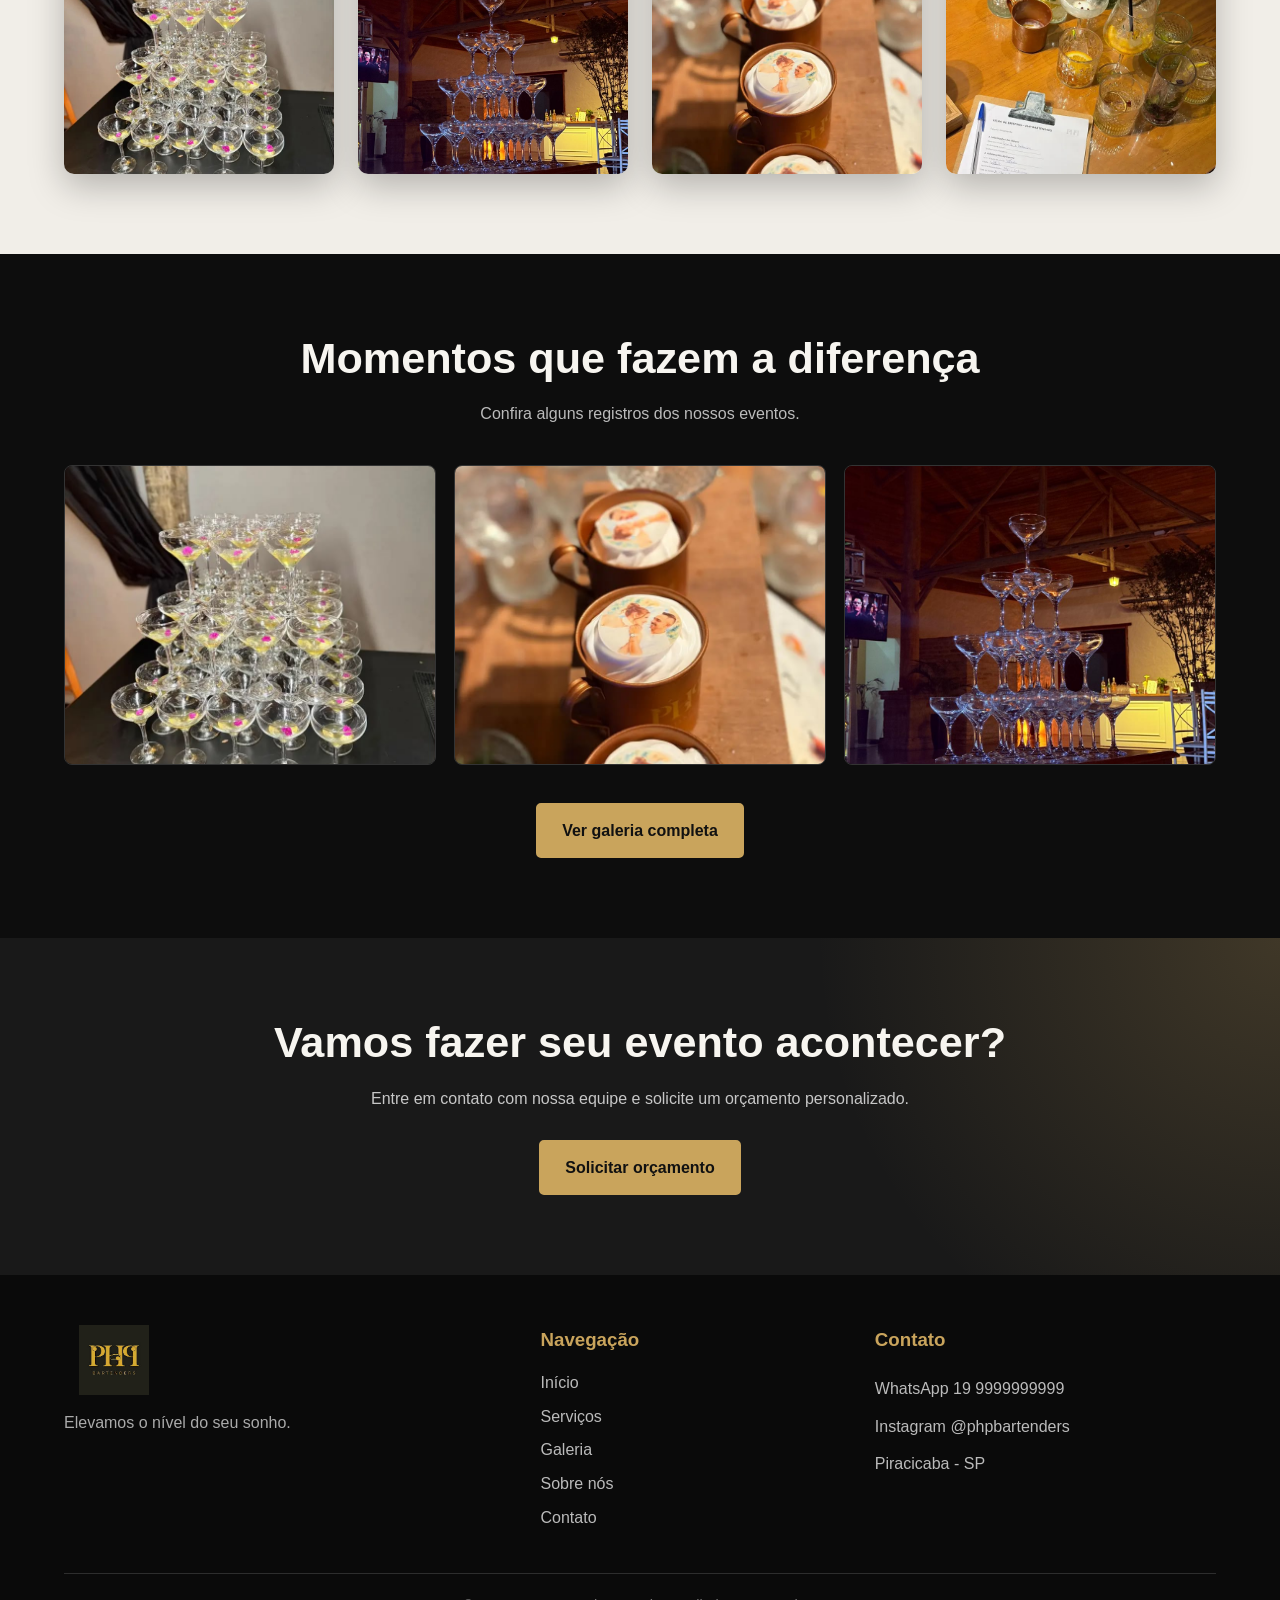
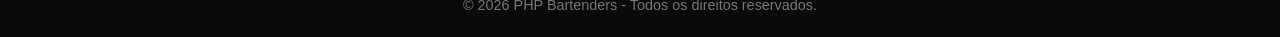
==== commit fda8590e: "Update index.html" ====
--- a/index.html
+++ b/index.html
@@ -4,7 +4,7 @@
     <meta charset="UTF-8" />
     <meta name="viewport" content="width=device-width, initial-scale=1.0" />
     <title>PHP Bartenders</title>
-    <link rel="stylesheet" href="../css/style.css" />
+    <link rel="stylesheet" href="css/style.css" />
     <link rel="icon" href="../imagens/Logo PHP.jpg" type="image/png" />
   </head>
 
--- a/css/style.css
+++ b/css/style.css
@@ -0,0 +1,1511 @@
+/* =========================================================
+   PHP BARTENDERS - ESTILO PRINCIPAL (REORGANIZADO)
+
+   ÍNDICE
+   1. Variáveis e base
+   2. Componentes globais (títulos, botão, orçamento/CTA)
+   3. Cabeçalho e menu
+   4. Rodapé
+   5. Página INÍCIO (index)
+   6. Banner das páginas internas
+   7. Página SOBRE NÓS
+   8. Página SERVIÇOS
+   9. Página GALERIA
+   10. Página CONTATO (formulário, cards, FAQ)
+   11. Responsividade (media queries)
+   12. Acessibilidade
+   ========================================================= */
+
+
+/* =========================================================
+   1. VARIÁVEIS E BASE
+   ========================================================= */
+
+:root {
+    --preto: #0d0d0d;
+    --preto-2: #151515;
+    --cinza: #242424;
+    --cinza-claro: #bdbdbd;
+    --branco: #f7f5f0;
+    --dourado: #c9a45c;
+    --dourado-claro: #e2c98c;
+    --max-width: 1200px;
+    --sombra: 0 12px 35px rgba(0, 0, 0, 0.25);
+    --transicao: 0.3s ease;
+}
+
+* {
+    margin: 0;
+    padding: 0;
+    box-sizing: border-box;
+}
+
+html {
+    scroll-behavior: smooth;
+}
+
+body {
+    font-family: Arial, Helvetica, sans-serif;
+    background: var(--branco);
+    color: #222;
+    line-height: 1.6;
+}
+
+/* Fica depois do body de propósito: define o fundo escuro atrás da página */
+html, body {
+    min-height: 100%;
+    background-color: #0a0a0a;
+}
+
+main {
+    overflow: hidden;
+}
+
+
+/* =========================================================
+   2. COMPONENTES GLOBAIS
+   ========================================================= */
+
+/* Seções e títulos padrão */
+section {
+    padding: 80px 5%;
+}
+
+section h2 {
+    color: var(--preto);
+    font-size: clamp(1.8rem, 4vw, 2.7rem);
+    line-height: 1.15;
+    text-align: center;
+    margin-bottom: 18px;
+}
+
+section > p {
+    max-width: 760px;
+    margin: 0 auto 14px;
+    text-align: center;
+    color: #555;
+}
+
+/* Botão dourado */
+.botao {
+    display: inline-block;
+    padding: 13px 24px;
+    border-radius: 5px;
+    background: var(--dourado);
+    color: #111;
+    text-decoration: none;
+    font-weight: 800;
+    border: 2px solid var(--dourado);
+    transition: transform var(--transicao), background var(--transicao),
+                color var(--transicao), box-shadow var(--transicao);
+}
+
+.botao:hover,
+.botao:focus {
+    background: transparent;
+    color: var(--dourado-claro);
+    transform: translateY(-2px);
+    box-shadow: 0 8px 20px rgba(0, 0, 0, 0.18);
+}
+
+/* Seção de orçamento / CTA (usada em várias páginas) */
+.orcamento {
+    background:
+        radial-gradient(circle at top right, rgba(201, 164, 92, 0.22), transparent 35%),
+        #191919;
+    color: var(--branco);
+    text-align: center;
+}
+
+.orcamento h2 {
+    color: var(--branco);
+}
+
+.orcamento p {
+    color: #c7c7c7;
+    margin-bottom: 28px;
+}
+
+
+/* =========================================================
+   3. CABEÇALHO E MENU
+   ========================================================= */
+
+header {
+    min-height: 82px;
+    padding: 12px 5%;
+    background: rgba(13, 13, 13, 0.97);
+    display: flex;
+    align-items: center;
+    justify-content: space-between;
+    gap: 30px;
+    position: sticky;
+    top: 0;
+    z-index: 1000;
+    box-shadow: 0 3px 18px rgba(0, 0, 0, 0.25);
+}
+
+.logo img {
+    width: 82px;
+    height: 58px;
+    object-fit: contain;
+    border-radius: 8px;
+    display: block;
+}
+
+nav {
+    display: flex;
+    align-items: center;
+    justify-content: flex-end;
+    flex-wrap: wrap;
+    gap: 8px 24px;
+}
+
+nav a {
+    color: var(--branco);
+    text-decoration: none;
+    font-size: 0.95rem;
+    font-weight: 700;
+    padding: 8px 0;
+    position: relative;
+    transition: color var(--transicao);
+}
+
+nav a::after {
+    content: "";
+    position: absolute;
+    left: 0;
+    bottom: 0;
+    width: 0;
+    height: 2px;
+    background: var(--dourado);
+    transition: width var(--transicao);
+}
+
+nav a:hover,
+nav a:focus {
+    color: var(--dourado-claro);
+}
+
+nav a:hover::after,
+nav a:focus::after {
+    width: 100%;
+}
+
+/* Link da página atual */
+nav a.ativo {
+    color: var(--dourado-claro);
+}
+
+nav a.ativo::after {
+    width: 100%;
+}
+
+
+/* =========================================================
+   4. RODAPÉ
+   ========================================================= */
+
+footer {
+    background: #0a0a0a;
+    color: white;
+    padding: 50px 5% 20px;
+}
+
+.footer-container {
+    width: min(var(--max-width), 100%);
+    margin: 0 auto;
+    display: grid;
+    grid-template-columns: 1.5fr 1fr 1.2fr;
+    gap: 50px;
+}
+
+.footer-logo,
+.footer-links,
+.footer-contato {
+    display: flex;
+    flex-direction: column;
+}
+
+.footer-logo {
+    max-width: 300px;
+}
+
+.footer-logo img {
+    width: 100px;
+    height: 70px;
+    object-fit: contain;
+    margin-bottom: 15px;
+    border-radius: 7px;
+}
+
+.footer-logo p {
+    color: #aaa;
+    line-height: 1.6;
+}
+
+.footer-links h3,
+.footer-contato h3 {
+    color: var(--dourado);
+    margin-bottom: 15px;
+}
+
+.footer-links a {
+    color: #bbb;
+    text-decoration: none;
+    margin-bottom: 8px;
+    transition: color var(--transicao), padding-left var(--transicao);
+}
+
+.footer-links a:hover {
+    color: var(--dourado-claro);
+    padding-left: 4px;
+}
+
+.footer-contato p {
+    color: #bbb;
+    margin: 6px 0;
+}
+
+.footer-bottom {
+    width: min(var(--max-width), 100%);
+    margin: 35px auto 0;
+    border-top: 1px solid #2d2d2d;
+    padding-top: 20px;
+    text-align: center;
+    color: #777;
+    font-size: 0.9rem;
+}
+
+
+/* =========================================================
+   5. PÁGINA INÍCIO (index.html)
+   ========================================================= */
+
+/* ---------- Banner principal ---------- */
+.hero {
+    min-height: 680px;
+    padding: 100px 5%;
+    display: flex;
+    align-items: center;
+    position: relative;
+    isolation: isolate;
+    background:
+        linear-gradient(90deg, rgba(0, 0, 0, 0.88) 0%, rgba(0, 0, 0, 0.62) 48%, rgba(0, 0, 0, 0.28) 100%),
+        url("../imagens/welcome.jpeg") center/cover no-repeat;
+}
+
+.hero::after {
+    content: "";
+    position: absolute;
+    inset: 0;
+    background: linear-gradient(0deg, rgba(0,0,0,.25), transparent);
+    z-index: -1;
+}
+
+.hero-text {
+    width: min(680px, 100%);
+    color: var(--branco);
+}
+
+.hero-text h1 {
+    max-width: 680px;
+    margin-bottom: 20px;
+    font-size: clamp(2.5rem, 6vw, 4.8rem);
+    line-height: 1.05;
+    letter-spacing: -1.5px;
+}
+
+.hero-text p {
+    max-width: 620px;
+    margin-bottom: 30px;
+    color: #e5e5e5;
+    font-size: 1.15rem;
+}
+
+.hero .botao:hover {
+    color: #ebe083e8;
+}
+
+/* ---------- Sobre a empresa ---------- */
+.sobre {
+    background: #fff;
+    text-align: center;
+}
+
+.sobre h2 {
+    color: var(--dourado);
+}
+
+.sobre p {
+    max-width: 850px;
+}
+
+.sobre > a:not(.botao) {
+    display: inline-block;
+    margin-top: 18px;
+    color: #8f6c2e;
+    font-weight: 800;
+    text-decoration: none;
+    border-bottom: 2px solid var(--dourado);
+    padding-bottom: 3px;
+    transition: color var(--transicao);
+}
+
+.sobre > a:not(.botao):hover {
+    color: #4e3918;
+}
+
+/* ---------- Serviços (cards) ---------- */
+.servicos {
+    background: #f1eee8;
+}
+
+.servicos-container {
+    width: min(var(--max-width), 100%);
+    margin: 42px auto 0;
+    display: grid;
+    grid-template-columns: repeat(4, 1fr);
+    gap: 24px;
+}
+
+.card-servico {
+    background: #fff;
+    border-radius: 10px;
+    overflow: hidden;
+    box-shadow: var(--sombra);
+    display: flex;
+    flex-direction: column;
+    justify-content: space-between; /* força a imagem para o rodapé do card */
+    transition: transform var(--transicao), box-shadow var(--transicao);
+}
+
+.card-servico:hover {
+    transform: translateY(-8px);
+    box-shadow: 0 18px 40px rgba(0, 0, 0, 0.2);
+}
+
+.card-servico h3 {
+    padding: 24px 22px 8px;
+    color: #1a1a1a;
+    font-size: 1.25rem;
+}
+
+.card-servico p {
+    padding: 0 22px 20px;
+    color: #666;
+    font-size: 0.95rem;
+    flex: 1;
+}
+
+.card-servico img {
+    width: 100%;
+    height: 220px;
+    object-fit: cover;
+    display: block;
+    transition: transform 0.5s ease;
+}
+
+.card-servico:hover img {
+    transform: scale(1.04);
+}
+
+/* ---------- Galeria em destaque ---------- */
+.galeria-destaque {
+    background: var(--preto);
+    color: var(--branco);
+    text-align: center;
+}
+
+.galeria-destaque h2 {
+    color: var(--branco);
+}
+
+.galeria-destaque > p {
+    color: #bbb;
+}
+
+.imagens-galeria {
+    width: min(var(--max-width), 100%);
+    margin: 38px auto;
+    display: grid;
+    grid-template-columns: repeat(3, 1fr);
+    gap: 18px;
+}
+
+.imagens-galeria img {
+    width: 100%;
+    height: 300px;
+    object-fit: cover;
+    border-radius: 8px;
+    border: 1px solid #333;
+    display: block;
+    transition: transform var(--transicao), filter var(--transicao);
+}
+
+.imagens-galeria img:hover {
+    transform: scale(1.025);
+    filter: brightness(1.1);
+}
+
+
+/* =========================================================
+   6. BANNER DAS PÁGINAS INTERNAS
+   (Sobre, Serviços, Galeria, Contato)
+   ========================================================= */
+
+.hero-interna {
+    min-height: 380px;
+    padding: 90px 5% 70px;
+    display: flex;
+    align-items: center;
+    justify-content: center;
+    text-align: center;
+    position: relative;
+    background:
+        linear-gradient(180deg, rgba(13, 13, 13, 0.92) 0%, rgba(21, 21, 21, 0.85) 100%),
+        url("../imagens/welcome.jpeg") center/cover no-repeat;
+    border-bottom: 2px solid rgba(201, 164, 92, 0.35);
+}
+
+.hero-interna-conteudo {
+    width: min(850px, 100%);
+    color: var(--branco);
+}
+
+.hero-interna-conteudo .tag-topo {
+    display: inline-block;
+    color: var(--dourado);
+    text-transform: uppercase;
+    font-size: 0.85rem;
+    font-weight: 800;
+    letter-spacing: 2px;
+    margin-bottom: 12px;
+    padding: 4px 14px;
+    background: rgba(201, 164, 92, 0.12);
+    border: 1px solid rgba(201, 164, 92, 0.3);
+    border-radius: 20px;
+}
+
+.hero-interna-conteudo h1 {
+    font-size: clamp(2.2rem, 5vw, 3.8rem);
+    line-height: 1.15;
+    margin-bottom: 16px;
+    color: var(--branco);
+}
+
+.hero-interna-conteudo h1 span {
+    color: var(--dourado);
+}
+
+.hero-interna-conteudo p {
+    font-size: 1.1rem;
+    color: #d8d8d8;
+    max-width: 680px;
+    margin: 0 auto;
+}
+
+
+/* =========================================================
+   7. PÁGINA SOBRE NÓS (sobre.html)
+   ========================================================= */
+
+/* ---------- História ---------- */
+.sobre-historia {
+    background: #ffffff;
+    padding: 80px 5%;
+}
+
+.sobre-historia-grid {
+    width: min(var(--max-width), 100%);
+    margin: 40px auto 0;
+    display: grid;
+    grid-template-columns: 1.1fr 0.9fr;
+    gap: 50px;
+    align-items: center;
+}
+
+.sobre-historia-texto h3 {
+    font-size: 1.8rem;
+    color: var(--preto);
+    margin-bottom: 18px;
+    line-height: 1.3;
+}
+
+.sobre-historia-texto p {
+    color: #4a4a4a;
+    font-size: 1.05rem;
+    line-height: 1.75;
+    margin-bottom: 16px;
+    text-align: left;
+}
+
+.sobre-historia-img {
+    position: relative;
+}
+
+.sobre-historia-img img {
+    width: 100%;
+    height: 420px;
+    object-fit: cover;
+    border-radius: 12px;
+    box-shadow: var(--sombra);
+    border: 2px solid var(--dourado);
+}
+
+.badge-experiencia {
+    position: absolute;
+    bottom: -20px;
+    left: -20px;
+    background: var(--preto);
+    color: var(--dourado);
+    border: 2px solid var(--dourado);
+    padding: 16px 24px;
+    border-radius: 10px;
+    box-shadow: var(--sombra);
+}
+
+.badge-experiencia strong {
+    display: block;
+    font-size: 1.8rem;
+    line-height: 1;
+    color: var(--branco);
+}
+
+.badge-experiencia span {
+    font-size: 0.85rem;
+    color: var(--dourado-claro);
+    text-transform: uppercase;
+    letter-spacing: 1px;
+}
+
+/* ---------- Números / Stats ---------- */
+.stats-secao {
+    background: var(--preto-2);
+    color: var(--branco);
+    padding: 70px 5%;
+    border-top: 1px solid #222;
+    border-bottom: 1px solid #222;
+}
+
+.stats-grid {
+    width: min(var(--max-width), 100%);
+    margin: 0 auto;
+    display: grid;
+    grid-template-columns: repeat(4, 1fr);
+    gap: 30px;
+    text-align: center;
+}
+
+.stat-item h3 {
+    font-size: clamp(2.4rem, 4vw, 3.4rem);
+    color: var(--dourado);
+    margin-bottom: 8px;
+    font-weight: 800;
+}
+
+.stat-item p {
+    color: #ccc;
+    font-size: 1rem;
+    margin: 0;
+    text-transform: uppercase;
+    letter-spacing: 1px;
+}
+
+/* ---------- Pilares / Valores ---------- */
+.pilares-secao {
+    background: #f4f1ea;
+    padding: 80px 5%;
+    text-align: center;
+}
+
+.pilares-grid {
+    width: min(var(--max-width), 100%);
+    margin: 45px auto 0;
+    display: grid;
+    grid-template-columns: repeat(4, 1fr);
+    gap: 24px;
+}
+
+.card-pilar {
+    background: #ffffff;
+    padding: 36px 24px;
+    border-radius: 10px;
+    box-shadow: 0 6px 20px rgba(0, 0, 0, 0.07);
+    border-top: 4px solid var(--dourado);
+    transition: transform var(--transicao), box-shadow var(--transicao);
+    text-align: left;
+}
+
+.card-pilar:hover {
+    transform: translateY(-6px);
+    box-shadow: var(--sombra);
+}
+
+.card-pilar .icone-pilar {
+    font-size: 2.2rem;
+    margin-bottom: 16px;
+    display: inline-block;
+}
+
+.card-pilar h4 {
+    color: var(--preto);
+    font-size: 1.25rem;
+    margin-bottom: 12px;
+}
+
+.card-pilar p {
+    color: #666;
+    font-size: 0.95rem;
+    line-height: 1.6;
+    margin: 0;
+}
+
+
+/* =========================================================
+   8. PÁGINA SERVIÇOS (serviços.html)
+   ========================================================= */
+
+/* ---------- Serviços em detalhe ---------- */
+.servicos-detalhes-secao {
+    background: #ffffff;
+    padding: 80px 5%;
+}
+
+.servico-completo-card {
+    width: min(var(--max-width), 100%);
+    margin: 0 auto 50px;
+    display: grid;
+    grid-template-columns: 1fr 1fr;
+    gap: 40px;
+    background: #fdfcf9;
+    border-radius: 12px;
+    overflow: hidden;
+    box-shadow: 0 8px 30px rgba(0, 0, 0, 0.08);
+    border: 1px solid #e8e3d8;
+    align-items: center;
+    transition: transform var(--transicao);
+}
+
+.servico-completo-card:hover {
+    transform: translateY(-4px);
+}
+
+/* Card com imagem e texto invertidos */
+.servico-completo-card.invertido {
+    grid-template-columns: 1fr 1fr;
+}
+
+.servico-completo-card.invertido .servico-img-box {
+    order: 2;
+}
+
+.servico-completo-card.invertido .servico-info-box {
+    order: 1;
+}
+
+.servico-img-box {
+    height: 100%;
+}
+
+.servico-img-box img {
+    width: 100%;
+    height: 100%;
+    min-height: 380px;
+    max-height: 440px;
+    object-fit: cover;
+    display: block;
+}
+
+.servico-info-box {
+    padding: 40px;
+}
+
+.servico-badge {
+    display: inline-block;
+    font-size: 0.8rem;
+    font-weight: 800;
+    text-transform: uppercase;
+    letter-spacing: 1.5px;
+    color: var(--dourado);
+    background: rgba(201, 164, 92, 0.15);
+    padding: 4px 12px;
+    border-radius: 20px;
+    margin-bottom: 12px;
+}
+
+.servico-info-box h3 {
+    font-size: 1.9rem;
+    color: var(--preto);
+    margin-bottom: 14px;
+}
+
+.servico-info-box p {
+    color: #555;
+    font-size: 1rem;
+    line-height: 1.7;
+    margin-bottom: 20px;
+    text-align: left;
+}
+
+.servico-lista-itens {
+    list-style: none;
+    margin-bottom: 26px;
+    padding: 0;
+}
+
+.servico-lista-itens li {
+    position: relative;
+    padding-left: 26px;
+    color: #444;
+    font-size: 0.95rem;
+    margin-bottom: 10px;
+    line-height: 1.5;
+}
+
+.servico-lista-itens li::before {
+    content: "✓";
+    position: absolute;
+    left: 0;
+    color: var(--dourado);
+    font-weight: bold;
+    font-size: 1.1rem;
+}
+
+/* ---------- O que está incluso ---------- */
+.incluso-secao {
+    background: var(--preto);
+    color: var(--branco);
+    padding: 80px 5%;
+    text-align: center;
+}
+
+.incluso-secao h2 {
+    color: var(--branco);
+}
+
+.incluso-grid {
+    width: min(var(--max-width), 100%);
+    margin: 45px auto 0;
+    display: grid;
+    grid-template-columns: repeat(4, 1fr);
+    gap: 25px;
+}
+
+.incluso-card {
+    background: #181818;
+    border: 1px solid #2d2d2d;
+    padding: 32px 20px;
+    border-radius: 10px;
+    transition: transform var(--transicao), border-color var(--transicao);
+    text-align: center;
+}
+
+.incluso-card:hover {
+    transform: translateY(-5px);
+    border-color: var(--dourado);
+}
+
+.incluso-icone {
+    font-size: 2.2rem;
+    margin-bottom: 15px;
+    display: inline-block;
+}
+
+.incluso-card h4 {
+    color: var(--dourado);
+    font-size: 1.2rem;
+    margin-bottom: 10px;
+}
+
+.incluso-card p {
+    color: #aaa;
+    font-size: 0.9rem;
+    line-height: 1.5;
+    margin: 0;
+}
+
+/* ---------- Como funciona a contratação ---------- */
+.etapas-secao {
+    background: #f4f1ea;
+    padding: 80px 5%;
+    text-align: center;
+}
+
+.etapas-grid {
+    width: min(var(--max-width), 100%);
+    margin: 45px auto 0;
+    display: grid;
+    grid-template-columns: repeat(4, 1fr);
+    gap: 25px;
+}
+
+.etapa-card {
+    background: #ffffff;
+    padding: 35px 22px;
+    border-radius: 10px;
+    box-shadow: 0 5px 20px rgba(0, 0, 0, 0.06);
+    position: relative;
+    text-align: center;
+}
+
+.etapa-numero {
+    width: 46px;
+    height: 46px;
+    background: var(--dourado);
+    color: #111;
+    font-weight: 800;
+    font-size: 1.2rem;
+    border-radius: 50%;
+    display: flex;
+    align-items: center;
+    justify-content: center;
+    margin: 0 auto 18px;
+}
+
+.etapa-card h4 {
+    color: var(--preto);
+    font-size: 1.2rem;
+    margin-bottom: 10px;
+}
+
+.etapa-card p {
+    color: #666;
+    font-size: 0.9rem;
+    line-height: 1.5;
+    margin: 0;
+}
+
+
+/* =========================================================
+   9. PÁGINA GALERIA (galeria.html)
+   ========================================================= */
+
+.galeria-secao {
+    background: var(--preto);
+    color: var(--branco);
+    padding: 70px 5% 90px;
+    text-align: center;
+}
+
+.galeria-secao h2 {
+    color: var(--branco);
+}
+
+/* ---------- Filtros (CSS puro, com input radio) ---------- */
+.filtros-galeria {
+    display: flex;
+    justify-content: center;
+    flex-wrap: wrap;
+    gap: 12px;
+    margin: 30px auto 45px;
+    max-width: 700px;
+}
+
+.radio-filtro {
+    display: none;
+}
+
+.btn-filtro {
+    display: inline-block;
+    background: transparent;
+    border: 1px solid #444;
+    color: #ccc;
+    padding: 10px 22px;
+    border-radius: 30px;
+    font-size: 0.95rem;
+    font-weight: 700;
+    cursor: pointer;
+    user-select: none;
+    transition: all var(--transicao);
+}
+
+.btn-filtro:hover {
+    background: var(--dourado);
+    color: #111;
+    border-color: var(--dourado);
+}
+
+/* Estado ativo dos filtros via CSS puro */
+#filtro-todos:checked ~ .filtros-galeria label[for="filtro-todos"],
+#filtro-torre:checked ~ .filtros-galeria label[for="filtro-torre"],
+#filtro-welcome:checked ~ .filtros-galeria label[for="filtro-welcome"],
+#filtro-alta:checked ~ .filtros-galeria label[for="filtro-alta"],
+#filtro-degustacao:checked ~ .filtros-galeria label[for="filtro-degustacao"] {
+    background: var(--dourado);
+    color: #111;
+    border-color: var(--dourado);
+}
+
+/* Ocultação condicional dos itens via CSS puro */
+#filtro-torre:checked ~ .grid-galeria-completa .item-galeria:not([data-categoria="torre"]),
+#filtro-welcome:checked ~ .grid-galeria-completa .item-galeria:not([data-categoria="welcome"]),
+#filtro-alta:checked ~ .grid-galeria-completa .item-galeria:not([data-categoria="alta"]),
+#filtro-degustacao:checked ~ .grid-galeria-completa .item-galeria:not([data-categoria="degustacao"]) {
+    display: none;
+}
+
+/* ---------- Grade de imagens ---------- */
+.grid-galeria-completa {
+    width: min(var(--max-width), 100%);
+    margin: 0 auto;
+    display: grid;
+    grid-template-columns: repeat(3, 1fr);
+    gap: 22px;
+}
+
+.item-galeria {
+    position: relative;
+    border-radius: 10px;
+    overflow: hidden;
+    height: 320px;
+    box-shadow: 0 10px 25px rgba(0, 0, 0, 0.4);
+    border: 1px solid #2a2a2a;
+    background: #181818;
+}
+
+.item-galeria img {
+    width: 100%;
+    height: 100%;
+    object-fit: cover;
+    display: block;
+    transition: transform 0.5s ease;
+}
+
+.item-galeria:hover img {
+    transform: scale(1.08);
+}
+
+.item-galeria-overlay {
+    position: absolute;
+    inset: 0;
+    background: linear-gradient(180deg, transparent 40%, rgba(0, 0, 0, 0.9) 100%);
+    display: flex;
+    flex-direction: column;
+    justify-content: flex-end;
+    padding: 24px;
+    text-align: left;
+    opacity: 0.95;
+    transition: opacity var(--transicao);
+}
+
+.item-galeria-overlay .tag {
+    color: var(--dourado);
+    font-size: 0.8rem;
+    font-weight: 800;
+    text-transform: uppercase;
+    letter-spacing: 1px;
+    margin-bottom: 4px;
+}
+
+.item-galeria-overlay h4 {
+    color: var(--branco);
+    font-size: 1.2rem;
+    margin: 0;
+}
+
+/* ---------- Depoimentos ---------- */
+.depoimentos-secao {
+    background: #fdfcf9;
+    padding: 80px 5%;
+    text-align: center;
+}
+
+.depoimentos-grid {
+    width: min(var(--max-width), 100%);
+    margin: 45px auto 0;
+    display: grid;
+    grid-template-columns: repeat(3, 1fr);
+    gap: 25px;
+}
+
+.card-depoimento {
+    background: #ffffff;
+    padding: 35px 25px;
+    border-radius: 10px;
+    box-shadow: 0 6px 22px rgba(0, 0, 0, 0.06);
+    border: 1px solid #ece7db;
+    text-align: left;
+    display: flex;
+    flex-direction: column;
+    justify-content: space-between;
+}
+
+.card-depoimento .estrelas {
+    color: var(--dourado);
+    font-size: 1.2rem;
+    margin-bottom: 14px;
+}
+
+.card-depoimento p {
+    color: #555;
+    font-style: italic;
+    font-size: 0.95rem;
+    line-height: 1.65;
+    margin-bottom: 20px;
+    text-align: left;
+}
+
+.card-depoimento .autor {
+    font-weight: 800;
+    color: var(--preto);
+    font-size: 1rem;
+}
+
+.card-depoimento .evento-tipo {
+    color: #888;
+    font-size: 0.85rem;
+}
+
+
+/* =========================================================
+   10. PÁGINA CONTATO (contato.html)
+   ========================================================= */
+
+.contato-secao {
+    background: #ffffff;
+    padding: 80px 5%;
+}
+
+.contato-wrapper {
+    width: min(var(--max-width), 100%);
+    margin: 45px auto 0;
+    display: grid;
+    grid-template-columns: 1.3fr 0.9fr;
+    gap: 45px;
+    align-items: start;
+}
+
+/* ---------- Formulário ---------- */
+.contato-form-container {
+    background: #fbf9f4;
+    padding: 40px;
+    border-radius: 12px;
+    border: 1px solid #e7e2d6;
+    box-shadow: 0 10px 30px rgba(0, 0, 0, 0.05);
+}
+
+.contato-form-container h3 {
+    font-size: 1.6rem;
+    color: var(--preto);
+    margin-bottom: 10px;
+}
+
+.contato-form-container p {
+    color: #666;
+    font-size: 0.95rem;
+    margin-bottom: 25px;
+    text-align: left;
+}
+
+.alerta-sucesso {
+    display: none;
+    background: #eafaf1;
+    color: #1e7e34;
+    border: 1.5px solid #28a745;
+    padding: 16px 20px;
+    border-radius: 8px;
+    margin-bottom: 22px;
+    font-weight: 600;
+    font-size: 0.95rem;
+    text-align: center;
+    box-shadow: 0 4px 12px rgba(40, 167, 69, 0.15);
+}
+
+#sucesso:target {
+    display: block;
+}
+
+.form-linha {
+    display: grid;
+    grid-template-columns: 1fr 1fr;
+    gap: 18px;
+    margin-bottom: 18px;
+}
+
+.form-grupo {
+    margin-bottom: 18px;
+}
+
+.form-grupo label {
+    display: block;
+    font-size: 0.9rem;
+    font-weight: 700;
+    color: #333;
+    margin-bottom: 7px;
+}
+
+.form-grupo input,
+.form-grupo select,
+.form-grupo textarea {
+    width: 100%;
+    padding: 13px 15px;
+    font-family: inherit;
+    font-size: 0.95rem;
+    border: 1.5px solid #d5cebf;
+    border-radius: 6px;
+    background: #ffffff;
+    color: #222;
+    transition: border-color var(--transicao), box-shadow var(--transicao);
+}
+
+.form-grupo input:focus,
+.form-grupo select:focus,
+.form-grupo textarea:focus {
+    outline: none;
+    border-color: var(--dourado);
+    box-shadow: 0 0 0 3px rgba(201, 164, 92, 0.25);
+}
+
+.btn-enviar {
+    width: 100%;
+    padding: 15px;
+    background: var(--dourado);
+    color: #111;
+    font-size: 1.05rem;
+    font-weight: 800;
+    border: 2px solid var(--dourado);
+    border-radius: 6px;
+    cursor: pointer;
+    transition: all var(--transicao);
+    margin-top: 10px;
+}
+
+.btn-enviar:hover {
+    background: #111;
+    color: var(--dourado-claro);
+    border-color: #111;
+}
+
+/* ---------- Cards de informação rápida ---------- */
+.contato-info-container {
+    display: flex;
+    flex-direction: column;
+    gap: 20px;
+}
+
+.card-info-rapido {
+    background: #ffffff;
+    padding: 24px;
+    border-radius: 10px;
+    border: 1px solid #e7e2d6;
+    box-shadow: 0 5px 15px rgba(0, 0, 0, 0.04);
+    display: flex;
+    align-items: center;
+    gap: 18px;
+    text-decoration: none;
+    color: inherit;
+    transition: transform var(--transicao), border-color var(--transicao), box-shadow var(--transicao);
+}
+
+.card-info-rapido:hover {
+    transform: translateY(-3px);
+    border-color: var(--dourado);
+    box-shadow: 0 8px 24px rgba(0, 0, 0, 0.08);
+}
+
+.card-info-rapido .icone {
+    width: 52px;
+    height: 52px;
+    background: rgba(201, 164, 92, 0.15);
+    border-radius: 50%;
+    display: flex;
+    align-items: center;
+    justify-content: center;
+    font-size: 1.4rem;
+    flex-shrink: 0;
+}
+
+.card-info-rapido h4 {
+    font-size: 1.05rem;
+    color: var(--preto);
+    margin-bottom: 4px;
+}
+
+.card-info-rapido p {
+    color: #666;
+    font-size: 0.9rem;
+    margin: 0;
+}
+
+/* Card destaque do WhatsApp (precisa ficar depois do card-info-rapido) */
+.card-destaque-whatsapp {
+    background: linear-gradient(135deg, #131313 0%, #1f1f1f 100%);
+    border: 1px solid var(--dourado);
+    color: var(--branco);
+}
+
+.card-destaque-whatsapp h4 {
+    color: var(--dourado-claro);
+}
+
+.card-destaque-whatsapp p {
+    color: #ddd;
+}
+
+.card-destaque-whatsapp .icone {
+    background: #25d366;
+    color: #fff;
+}
+
+/* ---------- FAQ ---------- */
+.faq-secao {
+    background: #f4f1ea;
+    padding: 80px 5%;
+}
+
+.faq-container {
+    width: min(850px, 100%);
+    margin: 40px auto 0;
+    display: flex;
+    flex-direction: column;
+    gap: 16px;
+}
+
+.faq-item {
+    background: #ffffff;
+    border-radius: 8px;
+    border: 1px solid #ded8cb;
+    overflow: hidden;
+    box-shadow: 0 4px 12px rgba(0, 0, 0, 0.04);
+}
+
+.faq-item summary {
+    padding: 20px 24px;
+    font-weight: 700;
+    font-size: 1.05rem;
+    color: var(--preto);
+    cursor: pointer;
+    list-style: none;
+    position: relative;
+    user-select: none;
+    transition: color var(--transicao);
+}
+
+.faq-item summary::-webkit-details-marker {
+    display: none;
+}
+
+.faq-item summary::after {
+    content: "+";
+    position: absolute;
+    right: 24px;
+    top: 50%;
+    transform: translateY(-50%);
+    font-size: 1.5rem;
+    color: var(--dourado);
+    font-weight: bold;
+    transition: transform var(--transicao);
+}
+
+.faq-item[open] summary::after {
+    transform: translateY(-50%) rotate(45deg);
+}
+
+.faq-item[open] summary {
+    color: #8f6c2e;
+    border-bottom: 1px solid #f0ecdf;
+}
+
+.faq-item p {
+    padding: 20px 24px;
+    color: #555;
+    font-size: 0.95rem;
+    line-height: 1.65;
+    margin: 0;
+    text-align: left;
+}
+
+
+/* =========================================================
+   11. RESPONSIVIDADE (MEDIA QUERIES)
+   Ficam no final de propósito, para sobrescrever os estilos
+   normais. A ordem importa: 1000px -> 760px -> 420px.
+   ========================================================= */
+
+/* ---------- Tablet (até 1000px) ---------- */
+@media (max-width: 1000px) {
+    /* Início */
+    .servicos-container {
+        grid-template-columns: repeat(2, 1fr);
+    }
+
+    .hero {
+        min-height: 600px;
+    }
+
+    /* Sobre, Serviços, Galeria, Contato */
+    .sobre-historia-grid,
+    .contato-wrapper {
+        grid-template-columns: 1fr;
+    }
+
+    .pilares-grid,
+    .incluso-grid,
+    .etapas-grid,
+    .stats-grid {
+        grid-template-columns: repeat(2, 1fr);
+    }
+
+    .servico-completo-card,
+    .servico-completo-card.invertido {
+        grid-template-columns: 1fr;
+    }
+
+    .servico-completo-card.invertido .servico-img-box {
+        order: 1;
+    }
+
+    .servico-completo-card.invertido .servico-info-box {
+        order: 2;
+    }
+
+    .servico-img-box img {
+        min-height: 260px;
+        max-height: 300px;
+    }
+
+    .grid-galeria-completa,
+    .depoimentos-grid {
+        grid-template-columns: repeat(2, 1fr);
+    }
+}
+
+/* ---------- Celular (até 760px) ---------- */
+@media (max-width: 760px) {
+    /* Geral */
+    header {
+        padding: 12px 20px;
+        flex-direction: column;
+        justify-content: center;
+        gap: 8px;
+    }
+
+    nav {
+        justify-content: center;
+        gap: 4px 15px;
+    }
+
+    nav a {
+        font-size: 0.85rem;
+    }
+
+    section {
+        padding: 60px 20px;
+    }
+
+    .footer-container {
+        grid-template-columns: 1fr;
+        gap: 30px;
+    }
+
+    /* Início */
+    .hero {
+        min-height: 580px;
+        padding: 80px 20px;
+        background-position: center;
+    }
+
+    .hero-text h1 {
+        font-size: clamp(2.3rem, 11vw, 3.8rem);
+    }
+
+    .hero-text p {
+        font-size: 1rem;
+    }
+
+    .servicos-container {
+        grid-template-columns: 1fr;
+        max-width: 520px;
+    }
+
+    .imagens-galeria {
+        grid-template-columns: 1fr;
+        max-width: 520px;
+    }
+
+    .imagens-galeria img {
+        height: 280px;
+    }
+
+    /* Páginas internas */
+    .hero-interna {
+        min-height: 320px;
+        padding: 70px 20px 50px;
+    }
+
+    .badge-experiencia {
+        position: static;
+        margin-top: 15px;
+    }
+
+    .pilares-grid,
+    .incluso-grid,
+    .etapas-grid,
+    .grid-galeria-completa,
+    .depoimentos-grid,
+    .stats-grid {
+        grid-template-columns: 1fr;
+    }
+
+    .form-linha {
+        grid-template-columns: 1fr;
+        gap: 0;
+    }
+
+    .contato-form-container {
+        padding: 25px 18px;
+    }
+
+    .servico-info-box {
+        padding: 25px 20px;
+    }
+}
+
+/* ---------- Celular pequeno (até 420px) ---------- */
+@media (max-width: 420px) {
+    .logo img {
+        width: 72px;
+        height: 50px;
+    }
+
+    nav {
+        gap: 3px 10px;
+    }
+
+    nav a {
+        font-size: 0.78rem;
+    }
+
+    .hero {
+        min-height: 520px;
+    }
+
+    .botao {
+        padding: 11px 18px;
+        font-size: 0.9rem;
+    }
+
+    .card-servico img {
+        height: 210px;
+    }
+}
+
+
+/* =========================================================
+   12. ACESSIBILIDADE
+   ========================================================= */
+
+/* Reduz animações quando o sistema do usuário pede */
+@media (prefers-reduced-motion: reduce) {
+    html {
+        scroll-behavior: auto;
+    }
+
+    *,
+    *::before,
+    *::after {
+        transition-duration: 0.01ms !important;
+        animation-duration: 0.01ms !important;
+    }
+}
